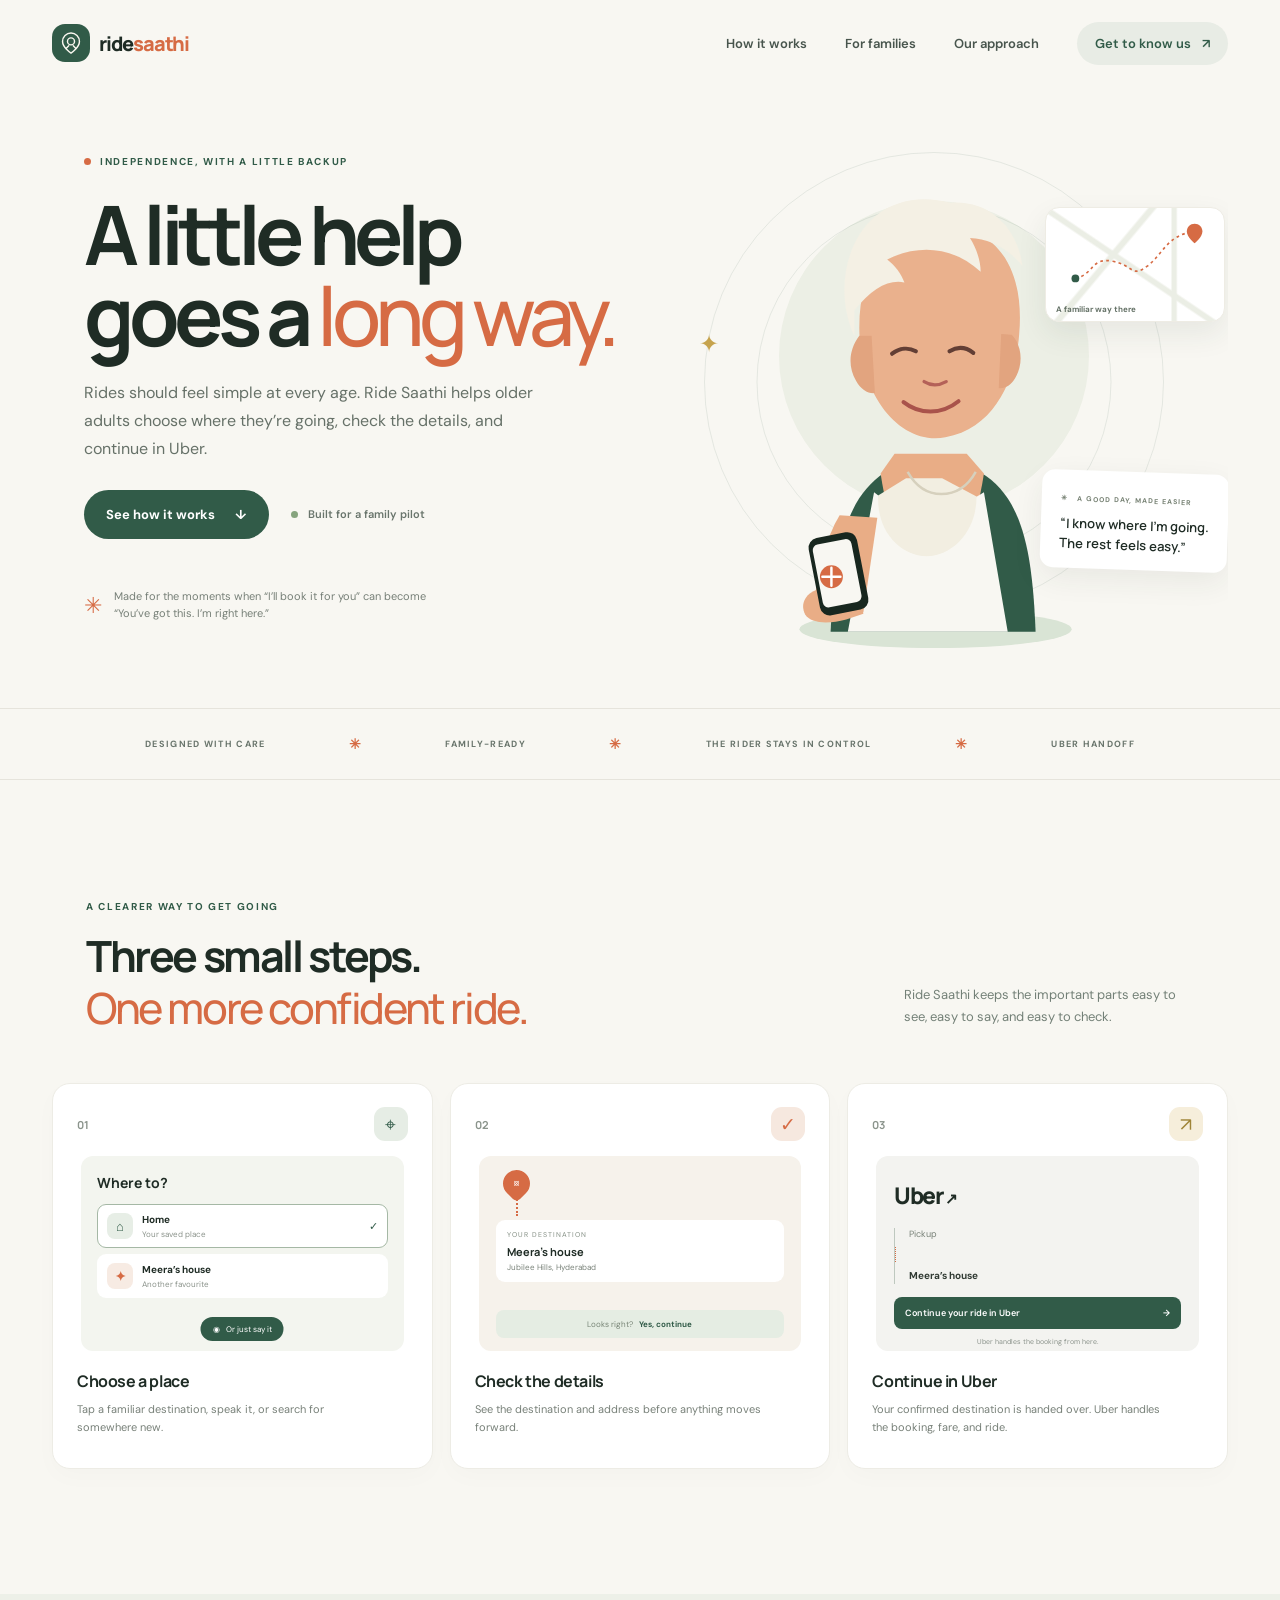
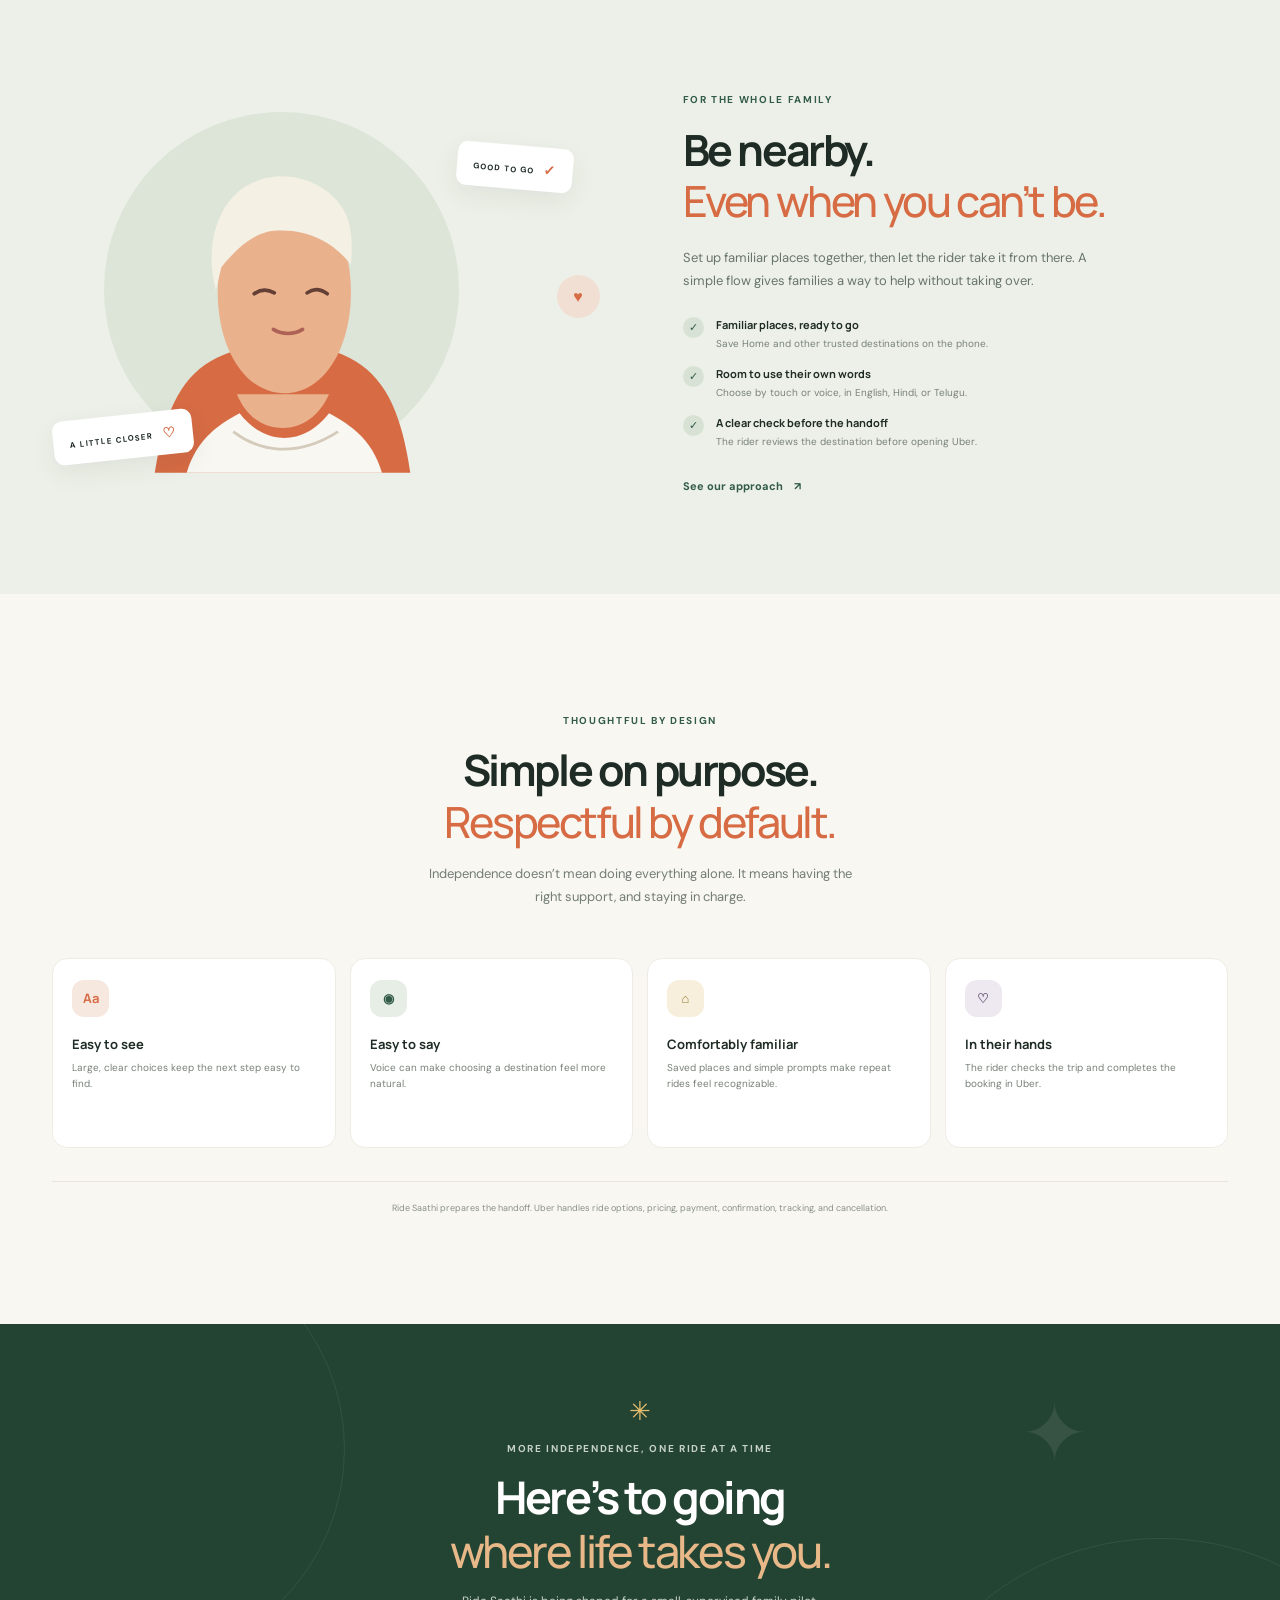
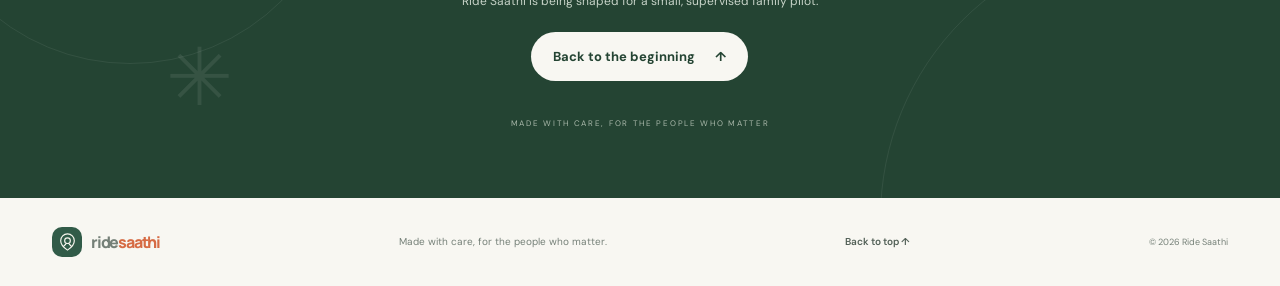
==== website/index.html @ a99631ea "feat: add showcase site and organize Android project" ====
<!doctype html>
<html lang="en">
  <head>
    <meta charset="utf-8" />
    <meta name="viewport" content="width=device-width, initial-scale=1" />
    <meta name="theme-color" content="#f8f7f2" />
    <meta name="description" content="Ride Saathi helps older adults choose a destination, confirm the details, and continue their ride in Uber—with a little help from family when they need it." />
    <title>Ride Saathi — A little help goes a long way</title>
    <link rel="preconnect" href="https://fonts.googleapis.com" />
    <link rel="preconnect" href="https://fonts.gstatic.com" crossorigin />
    <link href="https://fonts.googleapis.com/css2?family=DM+Sans:wght@400;500;600;700&family=Manrope:wght@400;500;600;700;800&display=swap" rel="stylesheet" />
    <link rel="stylesheet" href="styles.css" />
    <script src="script.js" defer></script>
  </head>
  <body>
    <header class="site-header">
      <a class="brand" href="#top" aria-label="Ride Saathi home">
        <span class="brand-mark" aria-hidden="true"><svg viewBox="0 0 40 40"><path d="M20 4.5c-7.2 0-13 5.8-13 13 0 9.2 13 18 13 18s13-8.8 13-18c0-7.2-5.8-13-13-13Z"/><circle cx="20" cy="17.5" r="5.4"/><path d="m12.4 28.4 4.1-4.1m11.1 4.1-4.1-4.1"/></svg></span>
        <span class="brand-name">ride<span>saathi</span></span>
      </a>
      <button class="menu-toggle" aria-label="Open menu" aria-expanded="false"><span></span><span></span></button>
      <nav class="main-nav" aria-label="Main navigation">
        <a href="#how-it-works">How it works</a>
        <a href="#made-for-family">For families</a>
        <a href="#built-with-care">Our approach</a>
        <a class="nav-cta" href="#get-started">Get to know us <span aria-hidden="true">↗</span></a>
      </nav>
    </header>

    <main id="top">
      <section class="hero section-shell">
        <div class="hero-copy">
          <div class="eyebrow"><span class="eyebrow-dot"></span> INDEPENDENCE, WITH A LITTLE BACKUP</div>
          <h1>A little help<br />goes a <em>long way.</em></h1>
          <p class="hero-intro">Rides should feel simple at every age. Ride Saathi helps older adults choose where they’re going, check the details, and continue in Uber.</p>
          <div class="hero-actions">
            <a class="button button-dark" href="#how-it-works">See how it works <span aria-hidden="true">↓</span></a>
            <span class="availability"><span class="availability-dot"></span> Built for a family pilot</span>
          </div>
          <div class="hero-note"><span class="note-icon">✳</span><span>Made for the moments when “I’ll book it for you” can become<br class="desktop-only" /> “You’ve got this. I’m right here.”</span></div>
        </div>

        <div class="hero-art" aria-label="Illustration of an older woman using Ride Saathi on her phone">
          <div class="sun-orbit orbit-one"></div><div class="sun-orbit orbit-two"></div>
          <div class="hero-sparkle sparkle-a">✳</div><div class="hero-sparkle sparkle-b">✦</div>
          <div class="hero-person">
            <svg viewBox="0 0 500 570" role="img" aria-label="A smiling older woman holding a phone">
              <ellipse cx="258" cy="532" rx="166" ry="23" fill="#d9e4d5"/>
              <path d="M130 535c5-102 19-163 66-194h117c52 31 63 98 67 194H130Z" fill="#315b48"/>
              <path d="M191 342c8 52 17 88 64 99 44-8 54-49 62-99l-21-24h-88l-17 24Z" fill="#e9ad86"/>
              <path d="M165 164c0-79 39-124 101-124 67 0 101 53 94 132-4 54-29 115-90 126-55 10-105-50-105-134Z" fill="#eab18d"/>
              <path d="M159 174c-23-48-13-114 26-146 24-20 58-25 91-16 51-4 83 35 88 77-18-22-40-33-64-34 8 13 13 28 13 41-34-31-76-34-114-15 10 8 17 17 21 28-20-4-40 8-61 34v31Z" fill="#f4f0e4"/>
              <path d="M165 174c-13 17-14 38-4 55 6 11 15 16 23 15l-4-70-15 0Zm186-1c13 14 14 36 4 53-5 9-13 13-20 12l3-66 13 1Z" fill="#e2a47f"/>
              <path d="M205 196c9-7 20-8 29-3m41 0c10-6 20-5 29 2" fill="none" stroke="#633f35" stroke-width="5" stroke-linecap="round"/>
              <path d="M244 230c8 5 18 5 27 0" fill="none" stroke="#b46158" stroke-width="4" stroke-linecap="round"/>
              <path d="M219 255c19 15 46 16 67-1" fill="none" stroke="#a9534b" stroke-width="5" stroke-linecap="round"/>
              <path d="M183 365c28 24 86 32 134 0l29 170H151l32-170Z" fill="#f8f7f2"/>
              <path d="M141 393c-17 28-27 68-31 108 18 9 39 12 60 10l17-115-46-3Z" fill="#e9ad86"/>
              <path d="M118 483c-18 3-26 18-19 31 7 11 28 12 50 6l21-7-4-28-48-2Z" fill="#e9ad86"/>
              <rect x="101" y="423" width="60" height="96" rx="12" transform="rotate(-11 101 423)" fill="#18271f"/>
              <rect x="107" y="430" width="48" height="78" rx="7" transform="rotate(-11 107 430)" fill="#f8f7f2"/>
              <circle cx="131" cy="468" r="14" fill="#d66b44"/>
              <path d="M120 468h22m-11-11v22" stroke="#fff" stroke-width="3" stroke-linecap="round"/>
              <path d="M188 369c-2 43 26 73 59 74 33-1 61-31 61-73l-42-22h-44l-34 21Z" fill="#f2eee1"/>
              <path d="M224 340c10 18 24 27 41 27s32-9 42-27" fill="none" stroke="#d6d0bd" stroke-width="3"/>
            </svg>
          </div>
          <div class="map-card"><div class="map-grid"></div><svg class="route-map" viewBox="0 0 250 140"><path d="M18 112C52 105 45 74 84 81s34 31 63 9 36-57 85-62" fill="none" stroke="#d66b44" stroke-width="3" stroke-dasharray="5 6"/><circle cx="18" cy="112" r="7" fill="#315b48"/><circle cx="232" cy="28" r="8" fill="#d66b44"/><path d="M232 14c-8 0-14 6-14 14 0 10 14 21 14 21s14-11 14-21c0-8-6-14-14-14Z" fill="#d66b44"/></svg><span class="map-caption">A familiar way there</span></div>
          <div class="quote-card"><span class="quote-stars">✳ &nbsp; A GOOD DAY, MADE EASIER</span><p>“I know where I’m going.<br />The rest feels easy.”</p></div>
        </div>
      </section>

      <section class="trust-strip" aria-label="Product highlights">
        <div class="trust-inner"><span>DESIGNED WITH CARE</span><i>✳</i><span>FAMILY-READY</span><i>✳</i><span>THE RIDER STAYS IN CONTROL</span><i>✳</i><span>UBER HANDOFF</span></div>
      </section>

      <section class="how-section section-shell" id="how-it-works">
        <div class="section-heading"><div><div class="eyebrow">A CLEARER WAY TO GET GOING</div><h2>Three small steps.<br /><em>One more confident ride.</em></h2></div><p>Ride Saathi keeps the important parts easy to see, easy to say, and easy to check.</p></div>
        <div class="steps-grid">
          <article class="step-card"><div class="step-top"><span class="step-number">01</span><span class="step-icon icon-green">⌖</span></div><div class="step-visual visual-places"><span class="visual-label">Where to?</span><div class="place-option selected"><b class="place-dot dot-home">⌂</b><span><strong>Home</strong><small>Your saved place</small></span><span class="checkmark">✓</span></div><div class="place-option"><b class="place-dot dot-orange">✦</b><span><strong>Meera’s house</strong><small>Another favourite</small></span></div><div class="voice-pill">◉ &nbsp; Or just say it</div></div><h3>Choose a place</h3><p>Tap a familiar destination, speak it, or search for somewhere new.</p></article>
          <article class="step-card"><div class="step-top"><span class="step-number">02</span><span class="step-icon icon-peach">✓</span></div><div class="step-visual visual-confirm"><div class="confirm-pin">⌖</div><span class="confirm-line"></span><div class="confirm-address"><small>YOUR DESTINATION</small><strong>Meera’s house</strong><span>Jubilee Hills, Hyderabad</span></div><div class="confirm-ok">Looks right? &nbsp; <b>Yes, continue</b></div></div><h3>Check the details</h3><p>See the destination and address before anything moves forward.</p></article>
          <article class="step-card"><div class="step-top"><span class="step-number">03</span><span class="step-icon icon-yellow">↗</span></div><div class="step-visual visual-handoff"><div class="uber-word">Uber<span>↗</span></div><div class="handoff-route"><span>Pickup</span><i></i><b>Meera’s house</b></div><div class="handoff-pill">Continue your ride in Uber <span>→</span></div><small class="uber-note">Uber handles the booking from here.</small></div><h3>Continue in Uber</h3><p>Your confirmed destination is handed over. Uber handles the booking, fare, and ride.</p></article>
        </div>
      </section>

      <section class="family-section" id="made-for-family"><div class="family-inner section-shell"><div class="family-art"><div class="family-circle"></div><div class="family-sticker sticker-one">GOOD TO GO <span>✓</span></div><div class="family-sticker sticker-two">A LITTLE CLOSER <span>♡</span></div><div class="family-illustration"><svg viewBox="0 0 400 410" aria-hidden="true"><path d="M60 370c12-75 33-120 93-135h96c60 16 80 62 91 135H60Z" fill="#d66b44"/><path d="M129 172c0-61 29-101 73-101s73 39 73 101c0 64-31 111-73 111s-73-47-73-111Z" fill="#eab18d"/><path d="M127 170c-12-43-1-93 33-114 38-23 91-7 109 30 7 14 8 37 6 56-21-27-51-40-85-37-19 2-38 16-57 40l-6 25Z" fill="#f4f0e4"/><path d="M169 174c7-5 15-5 22-1m36 0c7-5 15-4 22 1" stroke="#633f35" stroke-width="4" fill="none" stroke-linecap="round"/><path d="M190 213c10 6 22 6 32 0" stroke="#ad6255" stroke-width="4" fill="none" stroke-linecap="round"/><path d="M150 284c10 24 28 37 50 37s40-13 51-37" fill="#eab18d"/><path d="M153 305c-34 18-49 36-58 65h214c-9-29-24-47-58-65-14 18-31 27-49 27s-35-9-49-27Z" fill="#f8f7f2"/><path d="M146 325c27 21 68 30 115 0" stroke="#d4cbbb" stroke-width="3" fill="none"/></svg></div><div class="floating-heart">♥</div></div><div class="family-copy"><div class="eyebrow">FOR THE WHOLE FAMILY</div><h2>Be nearby.<br /><em>Even when you can’t be.</em></h2><p>Set up familiar places together, then let the rider take it from there. A simple flow gives families a way to help without taking over.</p><ul class="family-list"><li><span>✓</span><div><strong>Familiar places, ready to go</strong><small>Save Home and other trusted destinations on the phone.</small></div></li><li><span>✓</span><div><strong>Room to use their own words</strong><small>Choose by touch or voice, in English, Hindi, or Telugu.</small></div></li><li><span>✓</span><div><strong>A clear check before the handoff</strong><small>The rider reviews the destination before opening Uber.</small></div></li></ul><a class="text-link" href="#get-started">See our approach <span>↗</span></a></div></div></section>

      <section class="care-section section-shell" id="built-with-care"><div class="care-heading"><div class="eyebrow">THOUGHTFUL BY DESIGN</div><h2>Simple on purpose.<br /><em>Respectful by default.</em></h2><p>Independence doesn’t mean doing everything alone. It means having the right support, and staying in charge.</p></div><div class="care-cards"><article><span class="care-icon care-icon-peach">Aa</span><h3>Easy to see</h3><p>Large, clear choices keep the next step easy to find.</p></article><article><span class="care-icon care-icon-green">◉</span><h3>Easy to say</h3><p>Voice can make choosing a destination feel more natural.</p></article><article><span class="care-icon care-icon-yellow">⌂</span><h3>Comfortably familiar</h3><p>Saved places and simple prompts make repeat rides feel recognizable.</p></article><article><span class="care-icon care-icon-lilac">♡</span><h3>In their hands</h3><p>The rider checks the trip and completes the booking in Uber.</p></article></div><div class="care-footnote">Ride Saathi prepares the handoff. Uber handles ride options, pricing, payment, confirmation, tracking, and cancellation.</div></section>

      <section class="closing-section" id="get-started"><div class="closing-orb orb-left"></div><div class="closing-orb orb-right"></div><div class="closing-content"><span class="closing-star">✳</span><div class="eyebrow">MORE INDEPENDENCE, ONE RIDE AT A TIME</div><h2>Here’s to going<br /><em>where life takes you.</em></h2><p>Ride Saathi is being shaped for a small, supervised family pilot.</p><a class="button button-light" href="#top">Back to the beginning <span>↑</span></a><span class="closing-foot">MADE WITH CARE, FOR THE PEOPLE WHO MATTER</span></div></section>
    </main>
    <footer class="site-footer"><a class="brand footer-brand" href="#top"><span class="brand-mark"><svg viewBox="0 0 40 40"><path d="M20 4.5c-7.2 0-13 5.8-13 13 0 9.2 13 18 13 18s13-8.8 13-18c0-7.2-5.8-13-13-13Z"/><circle cx="20" cy="17.5" r="5.4"/><path d="m12.4 28.4 4.1-4.1m11.1 4.1-4.1-4.1"/></svg></span><span class="brand-name">ride<span>saathi</span></span></a><span>Made with care, for the people who matter.</span><a href="#top">Back to top ↑</a><small>© <span id="year"></span> Ride Saathi</small></footer>
  </body>
</html>
---- website/styles.css ----
:root{--paper:#f8f7f2;--ink:#1f2c25;--green:#315b48;--green-dark:#244433;--orange:#d66b44;--peach:#f2ded1;--yellow:#f1d899;--muted:#6f776f;--line:#e6e4dc;--heading:'Manrope',sans-serif;--body:'DM Sans',sans-serif}*{box-sizing:border-box}html{scroll-behavior:smooth;scroll-padding-top:90px}body{margin:0;background:var(--paper);color:var(--ink);font-family:var(--body);-webkit-font-smoothing:antialiased}a{color:inherit;text-decoration:none}.site-header{height:86px;max-width:1240px;padding:0 32px;margin:auto;display:flex;align-items:center;justify-content:space-between;position:relative;z-index:5}.brand{display:inline-flex;align-items:center;gap:9px}.brand-mark{width:38px;height:38px;background:var(--green);border-radius:13px;display:grid;place-items:center}.brand-mark svg{width:26px;height:26px;fill:none;stroke:#f9f7ef;stroke-width:2.2;stroke-linecap:round;stroke-linejoin:round}.brand-name{font:800 20px var(--heading);letter-spacing:-1.2px}.brand-name span{color:var(--orange)}.main-nav{display:flex;align-items:center;gap:38px;font-size:13px;font-weight:600;color:#48554d}.main-nav>a:not(.nav-cta):hover,.text-link:hover{color:var(--orange)}.nav-cta{background:#e8ece5;padding:13px 18px;border-radius:99px;color:var(--green)}.nav-cta span{margin-left:8px}.menu-toggle{display:none}.section-shell{max-width:1240px;margin:0 auto;padding-left:32px;padding-right:32px}.hero{min-height:620px;display:grid;grid-template-columns:1fr 1fr;align-items:center;padding-top:26px;padding-bottom:56px}.hero-copy{position:relative;z-index:2;padding:14px 0 0 32px}.eyebrow{font-size:10px;letter-spacing:1.65px;font-weight:700;color:var(--green);display:flex;align-items:center;gap:9px}.eyebrow-dot{width:7px;height:7px;border-radius:50%;background:var(--orange)}h1,h2,h3,p{margin-top:0}.hero h1{font:700 clamp(56px,6.5vw,82px)/.99 var(--heading);letter-spacing:-5.8px;margin:26px 0 22px}.hero h1 em,.section-heading h2 em,.family-copy h2 em,.care-heading h2 em,.closing-content h2 em{font-weight:500;color:var(--orange);font-style:normal}.hero-intro{font-size:16px;line-height:1.75;color:#667168;max-width:465px;margin:0 0 27px}.hero-actions{display:flex;align-items:center;gap:22px}.button{display:inline-flex;align-items:center;gap:20px;border-radius:99px;padding:16px 22px;font-size:13px;font-weight:700;transition:transform .2s,background .2s}.button:hover{transform:translateY(-2px)}.button-dark{background:var(--green);color:white}.button-dark:hover{background:var(--green-dark)}.availability{font-size:11px;color:#69756c;font-weight:600}.availability-dot{display:inline-block;width:7px;height:7px;background:#86a47e;border-radius:50%;margin-right:7px}.hero-note{display:flex;align-items:center;gap:12px;margin-top:49px;font-size:11px;line-height:1.6;color:#778078}.note-icon{color:var(--orange);font-size:22px}.hero-art{height:540px;position:relative;overflow:hidden}.sun-orbit{position:absolute;border:1px solid rgba(49,91,72,.1);border-radius:50%;left:50%;top:50%;transform:translate(-50%,-50%)}.orbit-one{width:460px;height:460px}.orbit-two{width:355px;height:355px}.hero-art:before{content:"";position:absolute;width:310px;height:310px;border-radius:50%;background:#ecefe5;top:89px;left:calc(50% - 155px)}.hero-person{position:absolute;width:410px;bottom:-8px;left:calc(50% - 210px);z-index:1}.hero-person svg{width:100%;display:block}.hero-sparkle{position:absolute;color:var(--orange);z-index:2}.sparkle-a{font-size:37px;right:13%;top:19%}.sparkle-b{font-size:24px;left:10%;top:40%;color:#c6a34d}.map-card{position:absolute;right:3px;top:95px;width:180px;height:115px;background:#fff;border:1px solid #eeece4;border-radius:14px;box-shadow:0 12px 30px #243a2b15;overflow:hidden;z-index:2;padding:8px}.map-grid{position:absolute;inset:0;background:linear-gradient(34deg,transparent 46%,#e7eadf 47%,#e7eadf 49%,transparent 50%),linear-gradient(130deg,transparent 37%,#e7eadf 38%,#e7eadf 40%,transparent 41%),linear-gradient(90deg,transparent 70%,#e7eadf 71%,#e7eadf 73%,transparent 74%);opacity:.8}.route-map{position:relative;width:100%;height:78px}.map-caption{position:absolute;bottom:7px;left:10px;font-size:8px;font-weight:700;color:#657267}.quote-card{position:absolute;z-index:2;bottom:82px;right:0;background:#fff;border-radius:13px;padding:15px 19px;box-shadow:0 10px 30px #243a2b13;transform:rotate(2deg)}.quote-stars{font-size:7px;letter-spacing:1px;color:#778274;font-weight:700}.quote-card p{font:600 13px/1.5 var(--heading);margin:8px 0 0}.trust-strip{border-top:1px solid var(--line);border-bottom:1px solid var(--line);overflow:hidden}.trust-inner{min-height:70px;max-width:1050px;margin:auto;padding:0 30px;display:flex;align-items:center;justify-content:space-between;color:#69756c;font-size:9px;letter-spacing:1.3px;font-weight:700}.trust-inner i{color:var(--orange);font-size:14px;font-style:normal}.how-section{padding-top:120px;padding-bottom:125px}.section-heading{display:flex;justify-content:space-between;align-items:end;margin:0 34px 50px}.section-heading h2,.family-copy h2,.care-heading h2,.closing-content h2{font:700 43px/1.2 var(--heading);letter-spacing:-2.4px;margin:17px 0 0}.section-heading>p{max-width:280px;margin:0 10px 5px 25px;font-size:13px;line-height:1.7;color:#738077}.steps-grid{display:grid;grid-template-columns:repeat(3,1fr);gap:17px}.step-card{min-height:386px;padding:23px 24px 26px;background:#fff;border:1px solid #edece5;border-radius:18px;box-shadow:0 8px 25px #28392e05}.step-top{display:flex;justify-content:space-between;align-items:center}.step-number{font:700 11px var(--heading);color:#8b948c}.step-icon{width:34px;height:34px;border-radius:11px;display:grid;place-items:center;font-size:19px}.icon-green{background:#e6ede5;color:var(--green)}.icon-peach{background:#f6e8df;color:var(--orange)}.icon-yellow{background:#f6eedb;color:#9f8437}.step-visual{height:195px;margin:15px 4px 19px;border-radius:12px;position:relative;overflow:hidden}.visual-places{background:#f3f5ef;padding:17px 16px}.visual-label{display:block;font:700 14px var(--heading);margin-bottom:12px}.place-option{display:flex;align-items:center;gap:9px;background:#fff;border:1px solid transparent;padding:8px 9px;border-radius:9px;margin-bottom:6px}.place-option.selected{border-color:#a5b8a5}.place-dot{font-style:normal;width:26px;height:26px;border-radius:8px;display:grid;place-items:center;font-size:13px}.dot-home{color:var(--green);background:#e7eee6}.dot-orange{color:var(--orange);background:#f7ebe3}.place-option strong,.place-option small{display:block}.place-option strong{font-size:10px}.place-option small{font-size:8px;color:#8b938b;margin-top:3px}.checkmark{margin-left:auto;color:var(--green);font-size:11px}.voice-pill{position:absolute;bottom:10px;left:50%;transform:translateX(-50%);white-space:nowrap;background:var(--green);color:white;border-radius:99px;padding:7px 12px;font-size:8px}.visual-confirm{background:#f6f2eb;padding:19px 17px}.confirm-pin{position:absolute;top:14px;left:24px;width:27px;height:27px;background:var(--orange);color:white;border-radius:50% 50% 50% 5px;transform:rotate(-45deg);display:grid;place-items:center;font-size:13px}.confirm-line{position:absolute;top:40px;left:37px;height:20px;border-left:2px dotted var(--orange)}.confirm-address{position:absolute;top:64px;left:17px;right:17px;background:#fff;border-radius:9px;padding:10px 11px}.confirm-address small,.confirm-address strong,.confirm-address span{display:block}.confirm-address small{color:#859085;font-size:7px;letter-spacing:1px}.confirm-address strong{font:700 11px var(--heading);margin:5px 0 3px}.confirm-address span{font-size:8px;color:#7a837a}.confirm-ok{position:absolute;left:17px;right:17px;bottom:13px;border-radius:8px;background:#e5ede3;padding:9px;text-align:center;font-size:8px;color:#778475}.confirm-ok b{color:var(--green);font-weight:700}.visual-handoff{background:#f3f3f0;padding:23px 18px}.uber-word{font:800 23px var(--heading);letter-spacing:-1.5px}.uber-word span{font-size:15px;margin-left:3px}.handoff-route{margin-top:17px;border-left:1px solid #bec8bf;padding:0 0 2px 14px;display:flex;flex-direction:column;gap:7px;font-size:9px;color:#778077}.handoff-route b{font-size:10px;color:#303a33}.handoff-route i{height:15px;border-left:1px dotted var(--orange);margin-left:-14px}.handoff-pill{margin-top:13px;background:var(--green);color:white;border-radius:8px;padding:10px 11px;font-size:9px;font-weight:600;display:flex;justify-content:space-between}.uber-note{display:block;text-align:center;color:#8b938b;font-size:7px;margin-top:8px}.step-card h3{font:700 16px var(--heading);letter-spacing:-.4px;margin:0 0 8px}.step-card>p{font-size:11px;line-height:1.65;color:#788179;margin:0;max-width:290px}.family-section{background:#edf0e8;overflow:hidden}.family-inner{min-height:600px;display:grid;grid-template-columns:1fr 1fr;align-items:center;gap:65px;padding-top:74px;padding-bottom:75px}.family-art{height:440px;position:relative}.family-circle{position:absolute;width:355px;height:355px;border-radius:50%;background:#dce5d7;top:38px;left:52px}.family-illustration{position:absolute;width:365px;bottom:0;left:48px}.family-sticker{position:absolute;z-index:2;background:#fff;box-shadow:0 9px 26px #22372a12;padding:13px 16px;border-radius:10px;font-size:8px;letter-spacing:1px;font-weight:700}.family-sticker span{color:var(--orange);font-size:14px;margin-left:7px}.sticker-one{top:71px;right:35px;transform:rotate(5deg)}.sticker-two{bottom:55px;left:1px;transform:rotate(-6deg)}.floating-heart{position:absolute;top:201px;right:8px;background:#f1dfd3;color:var(--orange);border-radius:50%;width:43px;height:43px;display:grid;place-items:center}.family-copy{padding:0 25px 0 10px}.family-copy h2{margin-top:18px}.family-copy>p{max-width:435px;color:#68756c;font-size:13px;line-height:1.8;margin:19px 0 24px}.family-list{list-style:none;padding:0;margin:0 0 25px}.family-list li{display:flex;gap:12px;align-items:flex-start;margin:15px 0}.family-list>li>span{width:21px;height:21px;border-radius:50%;background:#d7e2d4;color:var(--green);font-size:11px;display:grid;place-items:center;flex:none}.family-list strong,.family-list small{display:block}.family-list strong{font:700 11px var(--heading)}.family-list small{font-size:10px;color:#788279;margin-top:4px;line-height:1.5}.text-link{font-size:11px;font-weight:700;color:var(--green)}.text-link span{margin-left:8px}.care-section{padding-top:120px;padding-bottom:110px}.care-heading{text-align:center;max-width:570px;margin:0 auto 49px}.care-heading .eyebrow{justify-content:center}.care-heading h2{margin-top:17px}.care-heading>p{font-size:13px;line-height:1.75;color:#737d75;max-width:440px;margin:16px auto 0}.care-cards{display:grid;grid-template-columns:repeat(4,1fr);gap:14px}.care-cards article{background:#fff;border:1px solid #eeece5;border-radius:15px;min-height:190px;padding:21px 19px}.care-icon{display:grid;place-items:center;width:37px;height:37px;border-radius:12px;font:700 13px var(--heading)}.care-icon-peach{background:#f7e8df;color:var(--orange)}.care-icon-green{background:#e7eee5;color:var(--green)}.care-icon-yellow{background:#f7efdb;color:#967b32}.care-icon-lilac{background:#eee9f1;color:#766481}.care-cards h3{font:700 13px var(--heading);margin:18px 0 7px}.care-cards p{font-size:10px;line-height:1.65;color:#788179;margin:0}.care-footnote{text-align:center;border-top:1px solid var(--line);margin-top:33px;padding-top:20px;font-size:9px;color:#899087}.closing-section{position:relative;overflow:hidden;min-height:400px;background:var(--green-dark);color:white;display:grid;place-items:center;text-align:center;padding:70px 20px}.closing-content{position:relative;z-index:1}.closing-star{font-size:26px;color:#e4bc6d}.closing-content .eyebrow{color:#c6d2c5;justify-content:center;margin:14px 0}.closing-content h2{font-size:45px;color:white;margin:15px 0}.closing-content h2 em{color:#e8b889}.closing-content>p{color:#c7d3c8;font-size:12px;margin:14px 0 23px}.button-light{background:#f8f7f2;color:var(--green-dark)}.button-light:hover{background:white}.closing-foot{display:block;margin-top:37px;font-size:8px;letter-spacing:1.7px;color:#a9b8aa}.closing-orb{position:absolute;border:1px solid #ffffff12;border-radius:50%}.orb-left{width:430px;height:430px;left:-85px;top:-90px}.orb-right{width:560px;height:560px;right:-160px;bottom:-300px}.closing-section:before,.closing-section:after{position:absolute;color:#ffffff15;font-size:80px}.closing-section:before{content:'✳';left:13%;bottom:68px}.closing-section:after{content:'✦';right:15%;top:58px}.site-footer{max-width:1240px;margin:auto;min-height:88px;padding:15px 32px;display:flex;align-items:center;justify-content:space-between;color:#758078;font-size:10px}.footer-brand .brand-mark{width:30px;height:30px;border-radius:10px}.footer-brand .brand-mark svg{width:21px}.footer-brand .brand-name{font-size:16px}.site-footer>a:not(.brand){font-weight:600;color:#526057}.site-footer small{font-size:9px}
@media(max-width:900px){.hero-copy{padding-left:5px}.hero h1{font-size:67px}.hero-art{transform:scale(.9);transform-origin:center}.family-inner{gap:25px}.family-art{transform:scale(.88);transform-origin:center}.section-heading{margin-left:5px;margin-right:5px}.trust-inner{min-width:730px;position:relative;left:50%;transform:translateX(-50%)}.care-cards{grid-template-columns:repeat(2,1fr)}}
@media(max-width:650px){html{scroll-padding-top:70px}.site-header{height:70px;padding:0 20px}.brand-mark{width:34px;height:34px}.brand-name{font-size:18px}.menu-toggle{display:flex;border:0;background:#e8ece5;border-radius:50%;width:40px;height:40px;flex-direction:column;gap:5px;align-items:center;justify-content:center}.menu-toggle span{width:15px;height:1.5px;background:var(--green);transition:transform .2s}.menu-toggle[aria-expanded=true] span:first-child{transform:translateY(3.25px) rotate(45deg)}.menu-toggle[aria-expanded=true] span:last-child{transform:translateY(-3.25px) rotate(-45deg)}.main-nav{display:none;position:absolute;top:62px;left:15px;right:15px;background:#fff;border:1px solid var(--line);padding:15px;border-radius:15px;box-shadow:0 15px 35px #1f2c2517;flex-direction:column;align-items:stretch;gap:0}.main-nav.open{display:flex}.main-nav>a{padding:14px 12px}.nav-cta{margin-top:5px;text-align:center}.section-shell{padding-left:21px;padding-right:21px}.hero{display:flex;flex-direction:column;align-items:stretch;padding-top:47px;padding-bottom:34px;min-height:0}.hero-copy{padding:0}.eyebrow{font-size:9px;letter-spacing:1.35px}.hero h1{font-size:57px;letter-spacing:-4px;margin:22px 0 16px}.hero-intro{font-size:14px;line-height:1.7;max-width:390px}.hero-actions{gap:14px;flex-wrap:wrap}.button{padding:14px 18px;font-size:12px}.availability{font-size:10px}.hero-note{margin-top:27px;font-size:10px}.desktop-only{display:none}.hero-art{height:400px;transform:none;margin-top:15px;overflow:hidden}.hero-art:before{width:250px;height:250px;top:67px;left:calc(50% - 125px)}.orbit-one{width:370px;height:370px}.orbit-two{width:290px;height:290px}.hero-person{width:318px;left:calc(50% - 165px);bottom:-8px}.map-card{right:0;top:59px;transform:scale(.83);transform-origin:top right}.quote-card{right:0;bottom:38px;transform:scale(.88) rotate(2deg);transform-origin:bottom right}.sparkle-a{right:10%;top:17%;font-size:29px}.sparkle-b{left:7%;top:43%;font-size:19px}.trust-inner{min-height:60px;min-width:680px;font-size:8px}.how-section{padding-top:77px;padding-bottom:79px}.section-heading{display:block;margin:0 0 28px}.section-heading h2,.family-copy h2,.care-heading h2{font-size:34px;letter-spacing:-1.8px}.section-heading>p{margin:14px 0 0;font-size:12px;max-width:350px}.steps-grid{grid-template-columns:1fr;gap:12px}.step-card{min-height:0;padding:19px 20px 22px}.step-visual{height:185px;margin:13px 0 16px}.visual-places{max-width:330px}.step-card>p{font-size:11px}.family-inner{display:flex;flex-direction:column;gap:14px;padding-top:42px;padding-bottom:66px}.family-art{height:360px;width:100%;transform:none;max-width:410px}.family-circle{width:290px;height:290px;top:26px;left:calc(50% - 148px)}.family-illustration{width:300px;left:calc(50% - 155px);bottom:0}.sticker-one{top:49px;right:0}.sticker-two{bottom:41px;left:0}.floating-heart{right:1px;top:170px}.family-copy{padding:5px 0 0}.family-copy>p{font-size:12px}.family-list small{font-size:9px}.care-section{padding-top:78px;padding-bottom:72px}.care-heading{margin-bottom:30px}.care-heading>p{font-size:12px}.care-cards{grid-template-columns:repeat(2,1fr);gap:9px}.care-cards article{min-height:168px;padding:16px 13px}.care-cards h3{font-size:11px;margin-top:14px}.care-cards p{font-size:9px}.care-footnote{font-size:8px;line-height:1.6;margin-top:23px}.closing-section{min-height:380px;padding:57px 18px}.closing-content h2{font-size:37px;letter-spacing:-1.8px}.closing-content .eyebrow{font-size:8px}.closing-content>p{font-size:11px}.site-footer{padding:17px 20px;min-height:110px;display:grid;grid-template-columns:1fr auto;gap:10px}.site-footer>span{grid-column:1;grid-row:2;font-size:9px}.site-footer>a:not(.brand){grid-column:2;grid-row:1}.site-footer small{grid-column:2;grid-row:2;text-align:right}}
@media(prefers-reduced-motion:reduce){*,*::before,*::after{scroll-behavior:auto!important;transition:none!important}}
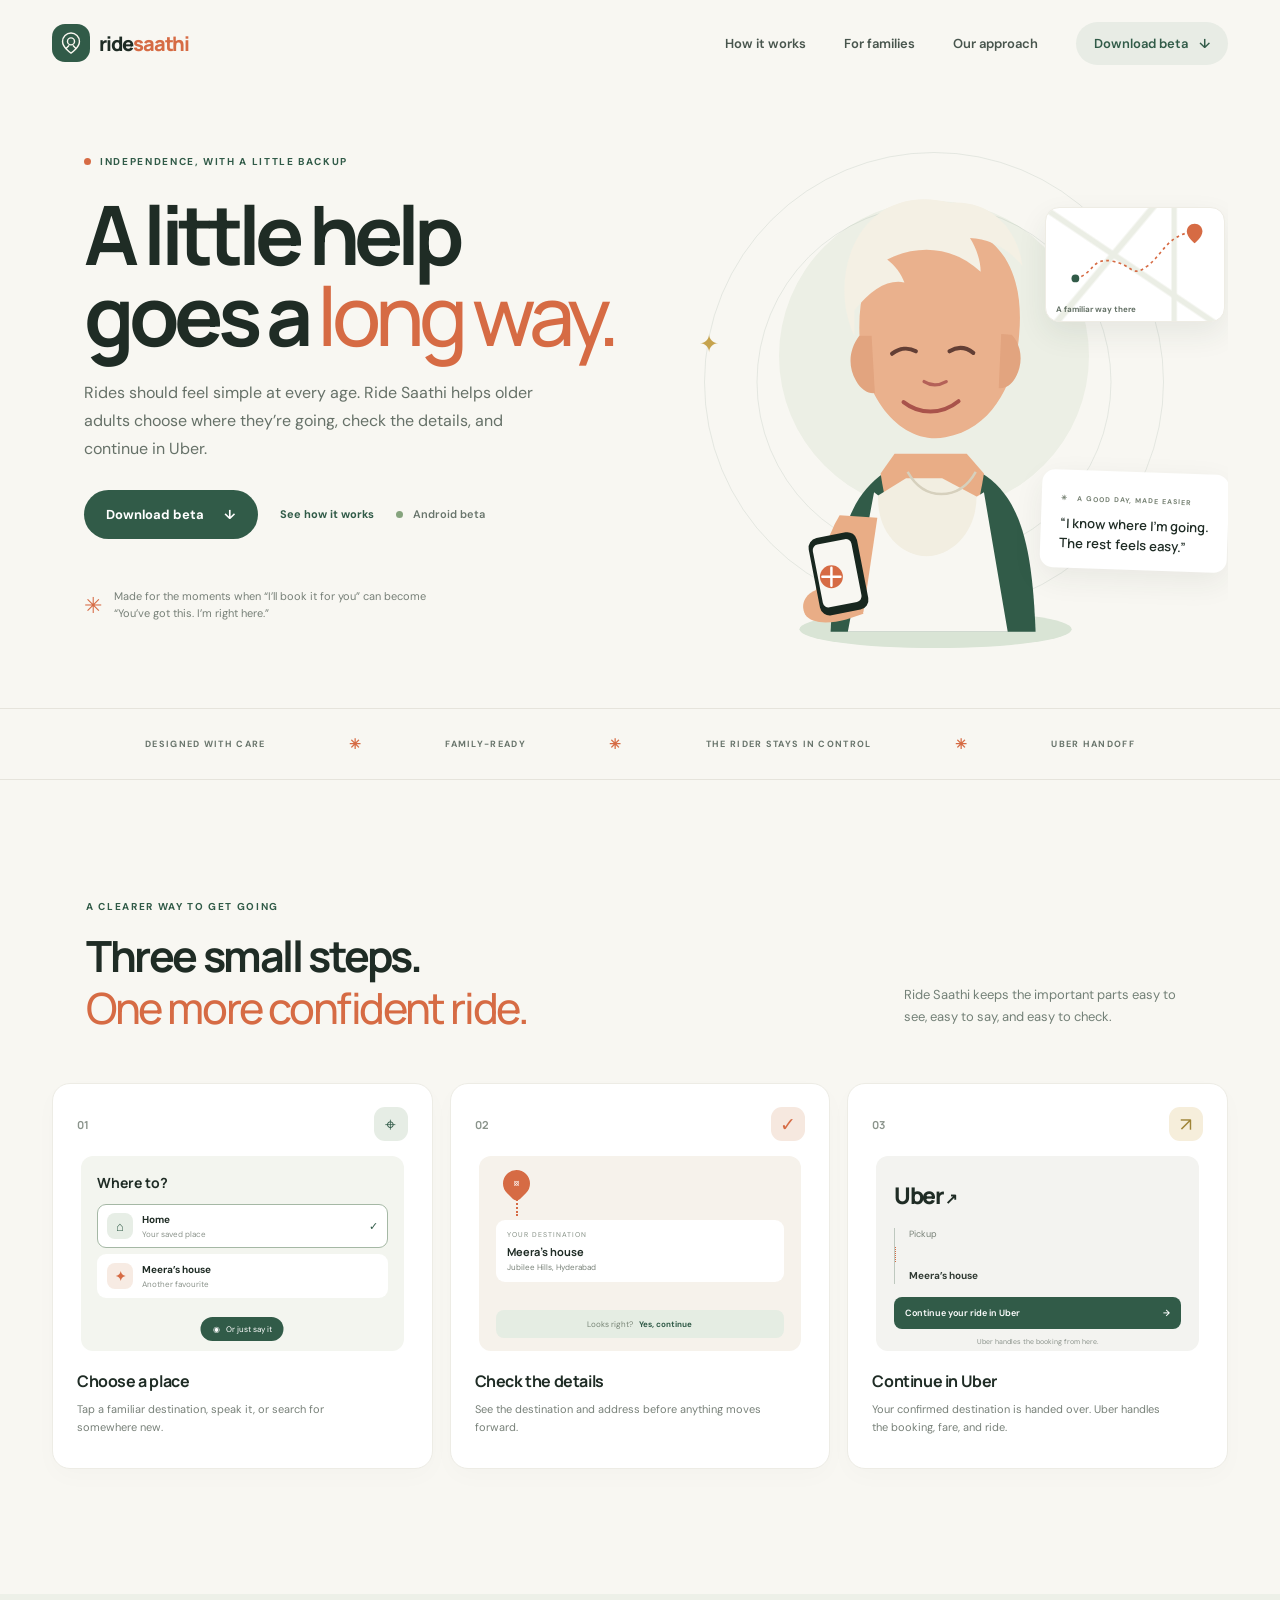
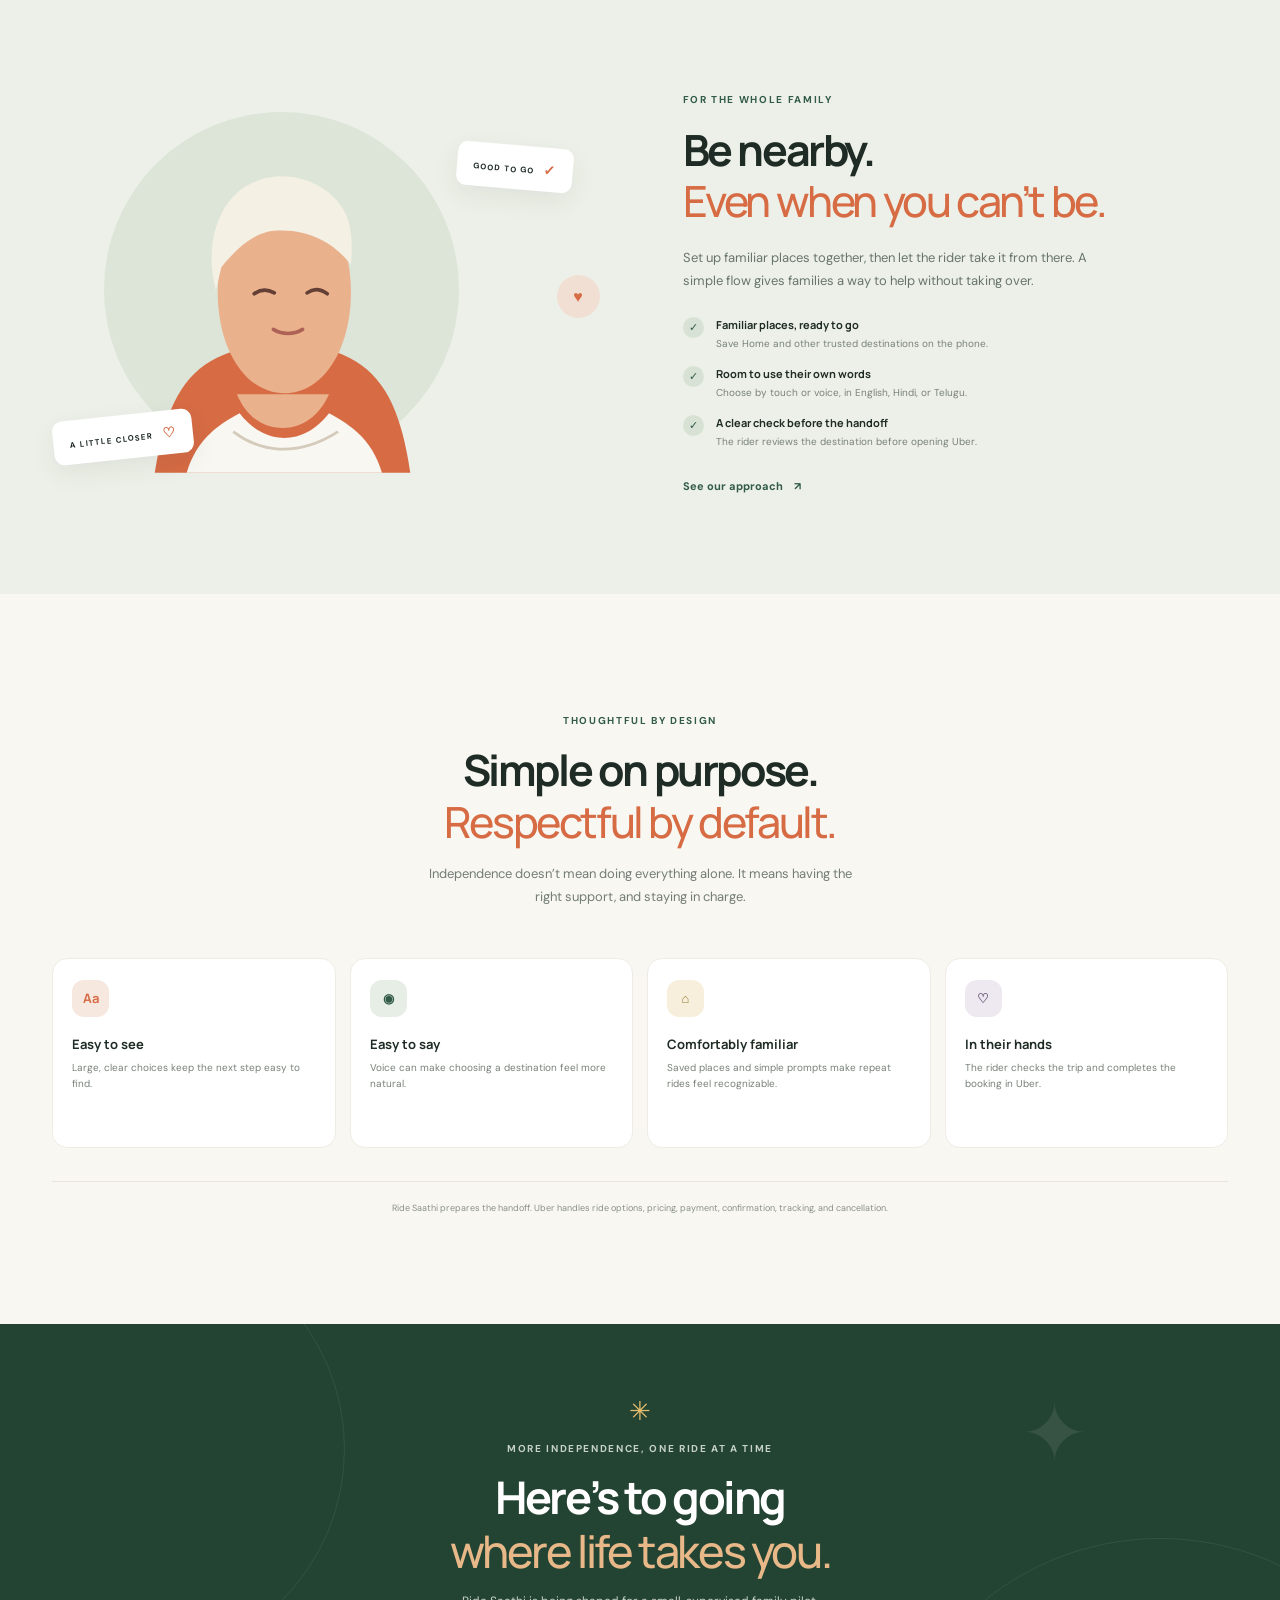
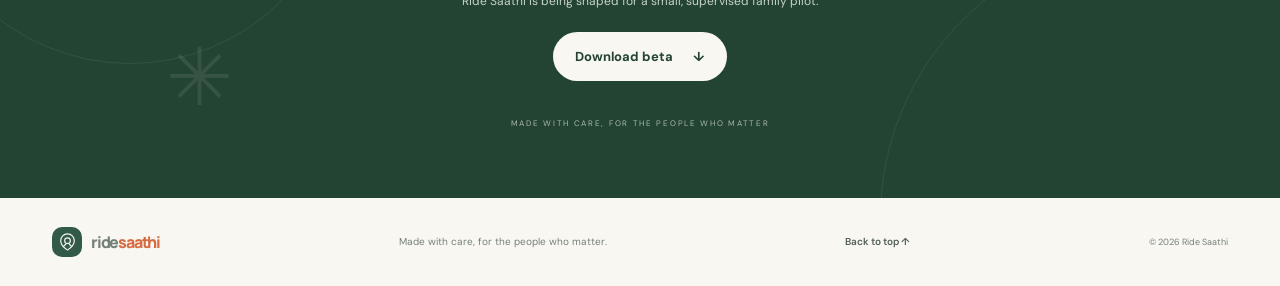
==== commit fb1f5f31: "feat: add download page for downloading beta release" ====
--- a/website/index.html
+++ b/website/index.html
@@ -4,91 +4,476 @@
     <meta charset="utf-8" />
     <meta name="viewport" content="width=device-width, initial-scale=1" />
     <meta name="theme-color" content="#f8f7f2" />
-    <meta name="description" content="Ride Saathi helps older adults choose a destination, confirm the details, and continue their ride in Uber—with a little help from family when they need it." />
+    <meta
+      name="description"
+      content="Ride Saathi helps older adults choose a destination, confirm the details, and continue their ride in Uber—with a little help from family when they need it."
+    />
     <title>Ride Saathi — A little help goes a long way</title>
     <link rel="preconnect" href="https://fonts.googleapis.com" />
     <link rel="preconnect" href="https://fonts.gstatic.com" crossorigin />
-    <link href="https://fonts.googleapis.com/css2?family=DM+Sans:wght@400;500;600;700&family=Manrope:wght@400;500;600;700;800&display=swap" rel="stylesheet" />
+    <link
+      href="https://fonts.googleapis.com/css2?family=DM+Sans:wght@400;500;600;700&family=Manrope:wght@400;500;600;700;800&display=swap"
+      rel="stylesheet"
+    />
     <link rel="stylesheet" href="styles.css" />
     <script src="script.js" defer></script>
   </head>
   <body>
     <header class="site-header">
       <a class="brand" href="#top" aria-label="Ride Saathi home">
-        <span class="brand-mark" aria-hidden="true"><svg viewBox="0 0 40 40"><path d="M20 4.5c-7.2 0-13 5.8-13 13 0 9.2 13 18 13 18s13-8.8 13-18c0-7.2-5.8-13-13-13Z"/><circle cx="20" cy="17.5" r="5.4"/><path d="m12.4 28.4 4.1-4.1m11.1 4.1-4.1-4.1"/></svg></span>
+        <span class="brand-mark" aria-hidden="true"
+          ><svg viewBox="0 0 40 40">
+            <path
+              d="M20 4.5c-7.2 0-13 5.8-13 13 0 9.2 13 18 13 18s13-8.8 13-18c0-7.2-5.8-13-13-13Z"
+            />
+            <circle cx="20" cy="17.5" r="5.4" />
+            <path d="m12.4 28.4 4.1-4.1m11.1 4.1-4.1-4.1" /></svg
+        ></span>
         <span class="brand-name">ride<span>saathi</span></span>
       </a>
-      <button class="menu-toggle" aria-label="Open menu" aria-expanded="false"><span></span><span></span></button>
+      <button class="menu-toggle" aria-label="Open menu" aria-expanded="false">
+        <span></span><span></span>
+      </button>
       <nav class="main-nav" aria-label="Main navigation">
         <a href="#how-it-works">How it works</a>
         <a href="#made-for-family">For families</a>
         <a href="#built-with-care">Our approach</a>
-        <a class="nav-cta" href="#get-started">Get to know us <span aria-hidden="true">↗</span></a>
+        <a class="nav-cta" href="download/"
+          >Download beta <span aria-hidden="true">↓</span></a
+        >
       </nav>
     </header>
 
     <main id="top">
       <section class="hero section-shell">
         <div class="hero-copy">
-          <div class="eyebrow"><span class="eyebrow-dot"></span> INDEPENDENCE, WITH A LITTLE BACKUP</div>
+          <div class="eyebrow">
+            <span class="eyebrow-dot"></span> INDEPENDENCE, WITH A LITTLE BACKUP
+          </div>
           <h1>A little help<br />goes a <em>long way.</em></h1>
-          <p class="hero-intro">Rides should feel simple at every age. Ride Saathi helps older adults choose where they’re going, check the details, and continue in Uber.</p>
+          <p class="hero-intro">
+            Rides should feel simple at every age. Ride Saathi helps older
+            adults choose where they’re going, check the details, and continue
+            in Uber.
+          </p>
           <div class="hero-actions">
-            <a class="button button-dark" href="#how-it-works">See how it works <span aria-hidden="true">↓</span></a>
-            <span class="availability"><span class="availability-dot"></span> Built for a family pilot</span>
-          </div>
-          <div class="hero-note"><span class="note-icon">✳</span><span>Made for the moments when “I’ll book it for you” can become<br class="desktop-only" /> “You’ve got this. I’m right here.”</span></div>
-        </div>
-
-        <div class="hero-art" aria-label="Illustration of an older woman using Ride Saathi on her phone">
-          <div class="sun-orbit orbit-one"></div><div class="sun-orbit orbit-two"></div>
-          <div class="hero-sparkle sparkle-a">✳</div><div class="hero-sparkle sparkle-b">✦</div>
+            <a class="button button-dark" href="download/"
+              >Download beta <span aria-hidden="true">↓</span></a
+            >
+            <a class="text-link" href="#how-it-works">See how it works</a>
+            <span class="availability"
+              ><span class="availability-dot"></span> Android beta</span
+            >
+          </div>
+          <div class="hero-note">
+            <span class="note-icon">✳</span
+            ><span
+              >Made for the moments when “I’ll book it for you” can become<br
+                class="desktop-only"
+              />
+              “You’ve got this. I’m right here.”</span
+            >
+          </div>
+        </div>
+
+        <div
+          class="hero-art"
+          aria-label="Illustration of an older woman using Ride Saathi on her phone"
+        >
+          <div class="sun-orbit orbit-one"></div>
+          <div class="sun-orbit orbit-two"></div>
+          <div class="hero-sparkle sparkle-a">✳</div>
+          <div class="hero-sparkle sparkle-b">✦</div>
           <div class="hero-person">
-            <svg viewBox="0 0 500 570" role="img" aria-label="A smiling older woman holding a phone">
-              <ellipse cx="258" cy="532" rx="166" ry="23" fill="#d9e4d5"/>
-              <path d="M130 535c5-102 19-163 66-194h117c52 31 63 98 67 194H130Z" fill="#315b48"/>
-              <path d="M191 342c8 52 17 88 64 99 44-8 54-49 62-99l-21-24h-88l-17 24Z" fill="#e9ad86"/>
-              <path d="M165 164c0-79 39-124 101-124 67 0 101 53 94 132-4 54-29 115-90 126-55 10-105-50-105-134Z" fill="#eab18d"/>
-              <path d="M159 174c-23-48-13-114 26-146 24-20 58-25 91-16 51-4 83 35 88 77-18-22-40-33-64-34 8 13 13 28 13 41-34-31-76-34-114-15 10 8 17 17 21 28-20-4-40 8-61 34v31Z" fill="#f4f0e4"/>
-              <path d="M165 174c-13 17-14 38-4 55 6 11 15 16 23 15l-4-70-15 0Zm186-1c13 14 14 36 4 53-5 9-13 13-20 12l3-66 13 1Z" fill="#e2a47f"/>
-              <path d="M205 196c9-7 20-8 29-3m41 0c10-6 20-5 29 2" fill="none" stroke="#633f35" stroke-width="5" stroke-linecap="round"/>
-              <path d="M244 230c8 5 18 5 27 0" fill="none" stroke="#b46158" stroke-width="4" stroke-linecap="round"/>
-              <path d="M219 255c19 15 46 16 67-1" fill="none" stroke="#a9534b" stroke-width="5" stroke-linecap="round"/>
-              <path d="M183 365c28 24 86 32 134 0l29 170H151l32-170Z" fill="#f8f7f2"/>
-              <path d="M141 393c-17 28-27 68-31 108 18 9 39 12 60 10l17-115-46-3Z" fill="#e9ad86"/>
-              <path d="M118 483c-18 3-26 18-19 31 7 11 28 12 50 6l21-7-4-28-48-2Z" fill="#e9ad86"/>
-              <rect x="101" y="423" width="60" height="96" rx="12" transform="rotate(-11 101 423)" fill="#18271f"/>
-              <rect x="107" y="430" width="48" height="78" rx="7" transform="rotate(-11 107 430)" fill="#f8f7f2"/>
-              <circle cx="131" cy="468" r="14" fill="#d66b44"/>
-              <path d="M120 468h22m-11-11v22" stroke="#fff" stroke-width="3" stroke-linecap="round"/>
-              <path d="M188 369c-2 43 26 73 59 74 33-1 61-31 61-73l-42-22h-44l-34 21Z" fill="#f2eee1"/>
-              <path d="M224 340c10 18 24 27 41 27s32-9 42-27" fill="none" stroke="#d6d0bd" stroke-width="3"/>
+            <svg
+              viewBox="0 0 500 570"
+              role="img"
+              aria-label="A smiling older woman holding a phone"
+            >
+              <ellipse cx="258" cy="532" rx="166" ry="23" fill="#d9e4d5" />
+              <path
+                d="M130 535c5-102 19-163 66-194h117c52 31 63 98 67 194H130Z"
+                fill="#315b48"
+              />
+              <path
+                d="M191 342c8 52 17 88 64 99 44-8 54-49 62-99l-21-24h-88l-17 24Z"
+                fill="#e9ad86"
+              />
+              <path
+                d="M165 164c0-79 39-124 101-124 67 0 101 53 94 132-4 54-29 115-90 126-55 10-105-50-105-134Z"
+                fill="#eab18d"
+              />
+              <path
+                d="M159 174c-23-48-13-114 26-146 24-20 58-25 91-16 51-4 83 35 88 77-18-22-40-33-64-34 8 13 13 28 13 41-34-31-76-34-114-15 10 8 17 17 21 28-20-4-40 8-61 34v31Z"
+                fill="#f4f0e4"
+              />
+              <path
+                d="M165 174c-13 17-14 38-4 55 6 11 15 16 23 15l-4-70-15 0Zm186-1c13 14 14 36 4 53-5 9-13 13-20 12l3-66 13 1Z"
+                fill="#e2a47f"
+              />
+              <path
+                d="M205 196c9-7 20-8 29-3m41 0c10-6 20-5 29 2"
+                fill="none"
+                stroke="#633f35"
+                stroke-width="5"
+                stroke-linecap="round"
+              />
+              <path
+                d="M244 230c8 5 18 5 27 0"
+                fill="none"
+                stroke="#b46158"
+                stroke-width="4"
+                stroke-linecap="round"
+              />
+              <path
+                d="M219 255c19 15 46 16 67-1"
+                fill="none"
+                stroke="#a9534b"
+                stroke-width="5"
+                stroke-linecap="round"
+              />
+              <path
+                d="M183 365c28 24 86 32 134 0l29 170H151l32-170Z"
+                fill="#f8f7f2"
+              />
+              <path
+                d="M141 393c-17 28-27 68-31 108 18 9 39 12 60 10l17-115-46-3Z"
+                fill="#e9ad86"
+              />
+              <path
+                d="M118 483c-18 3-26 18-19 31 7 11 28 12 50 6l21-7-4-28-48-2Z"
+                fill="#e9ad86"
+              />
+              <rect
+                x="101"
+                y="423"
+                width="60"
+                height="96"
+                rx="12"
+                transform="rotate(-11 101 423)"
+                fill="#18271f"
+              />
+              <rect
+                x="107"
+                y="430"
+                width="48"
+                height="78"
+                rx="7"
+                transform="rotate(-11 107 430)"
+                fill="#f8f7f2"
+              />
+              <circle cx="131" cy="468" r="14" fill="#d66b44" />
+              <path
+                d="M120 468h22m-11-11v22"
+                stroke="#fff"
+                stroke-width="3"
+                stroke-linecap="round"
+              />
+              <path
+                d="M188 369c-2 43 26 73 59 74 33-1 61-31 61-73l-42-22h-44l-34 21Z"
+                fill="#f2eee1"
+              />
+              <path
+                d="M224 340c10 18 24 27 41 27s32-9 42-27"
+                fill="none"
+                stroke="#d6d0bd"
+                stroke-width="3"
+              />
             </svg>
           </div>
-          <div class="map-card"><div class="map-grid"></div><svg class="route-map" viewBox="0 0 250 140"><path d="M18 112C52 105 45 74 84 81s34 31 63 9 36-57 85-62" fill="none" stroke="#d66b44" stroke-width="3" stroke-dasharray="5 6"/><circle cx="18" cy="112" r="7" fill="#315b48"/><circle cx="232" cy="28" r="8" fill="#d66b44"/><path d="M232 14c-8 0-14 6-14 14 0 10 14 21 14 21s14-11 14-21c0-8-6-14-14-14Z" fill="#d66b44"/></svg><span class="map-caption">A familiar way there</span></div>
-          <div class="quote-card"><span class="quote-stars">✳ &nbsp; A GOOD DAY, MADE EASIER</span><p>“I know where I’m going.<br />The rest feels easy.”</p></div>
+          <div class="map-card">
+            <div class="map-grid"></div>
+            <svg class="route-map" viewBox="0 0 250 140">
+              <path
+                d="M18 112C52 105 45 74 84 81s34 31 63 9 36-57 85-62"
+                fill="none"
+                stroke="#d66b44"
+                stroke-width="3"
+                stroke-dasharray="5 6"
+              />
+              <circle cx="18" cy="112" r="7" fill="#315b48" />
+              <circle cx="232" cy="28" r="8" fill="#d66b44" />
+              <path
+                d="M232 14c-8 0-14 6-14 14 0 10 14 21 14 21s14-11 14-21c0-8-6-14-14-14Z"
+                fill="#d66b44"
+              /></svg
+            ><span class="map-caption">A familiar way there</span>
+          </div>
+          <div class="quote-card">
+            <span class="quote-stars">✳ &nbsp; A GOOD DAY, MADE EASIER</span>
+            <p>“I know where I’m going.<br />The rest feels easy.”</p>
+          </div>
         </div>
       </section>
 
       <section class="trust-strip" aria-label="Product highlights">
-        <div class="trust-inner"><span>DESIGNED WITH CARE</span><i>✳</i><span>FAMILY-READY</span><i>✳</i><span>THE RIDER STAYS IN CONTROL</span><i>✳</i><span>UBER HANDOFF</span></div>
+        <div class="trust-inner">
+          <span>DESIGNED WITH CARE</span><i>✳</i><span>FAMILY-READY</span
+          ><i>✳</i><span>THE RIDER STAYS IN CONTROL</span><i>✳</i
+          ><span>UBER HANDOFF</span>
+        </div>
       </section>
 
       <section class="how-section section-shell" id="how-it-works">
-        <div class="section-heading"><div><div class="eyebrow">A CLEARER WAY TO GET GOING</div><h2>Three small steps.<br /><em>One more confident ride.</em></h2></div><p>Ride Saathi keeps the important parts easy to see, easy to say, and easy to check.</p></div>
+        <div class="section-heading">
+          <div>
+            <div class="eyebrow">A CLEARER WAY TO GET GOING</div>
+            <h2>Three small steps.<br /><em>One more confident ride.</em></h2>
+          </div>
+          <p>
+            Ride Saathi keeps the important parts easy to see, easy to say, and
+            easy to check.
+          </p>
+        </div>
         <div class="steps-grid">
-          <article class="step-card"><div class="step-top"><span class="step-number">01</span><span class="step-icon icon-green">⌖</span></div><div class="step-visual visual-places"><span class="visual-label">Where to?</span><div class="place-option selected"><b class="place-dot dot-home">⌂</b><span><strong>Home</strong><small>Your saved place</small></span><span class="checkmark">✓</span></div><div class="place-option"><b class="place-dot dot-orange">✦</b><span><strong>Meera’s house</strong><small>Another favourite</small></span></div><div class="voice-pill">◉ &nbsp; Or just say it</div></div><h3>Choose a place</h3><p>Tap a familiar destination, speak it, or search for somewhere new.</p></article>
-          <article class="step-card"><div class="step-top"><span class="step-number">02</span><span class="step-icon icon-peach">✓</span></div><div class="step-visual visual-confirm"><div class="confirm-pin">⌖</div><span class="confirm-line"></span><div class="confirm-address"><small>YOUR DESTINATION</small><strong>Meera’s house</strong><span>Jubilee Hills, Hyderabad</span></div><div class="confirm-ok">Looks right? &nbsp; <b>Yes, continue</b></div></div><h3>Check the details</h3><p>See the destination and address before anything moves forward.</p></article>
-          <article class="step-card"><div class="step-top"><span class="step-number">03</span><span class="step-icon icon-yellow">↗</span></div><div class="step-visual visual-handoff"><div class="uber-word">Uber<span>↗</span></div><div class="handoff-route"><span>Pickup</span><i></i><b>Meera’s house</b></div><div class="handoff-pill">Continue your ride in Uber <span>→</span></div><small class="uber-note">Uber handles the booking from here.</small></div><h3>Continue in Uber</h3><p>Your confirmed destination is handed over. Uber handles the booking, fare, and ride.</p></article>
-        </div>
-      </section>
-
-      <section class="family-section" id="made-for-family"><div class="family-inner section-shell"><div class="family-art"><div class="family-circle"></div><div class="family-sticker sticker-one">GOOD TO GO <span>✓</span></div><div class="family-sticker sticker-two">A LITTLE CLOSER <span>♡</span></div><div class="family-illustration"><svg viewBox="0 0 400 410" aria-hidden="true"><path d="M60 370c12-75 33-120 93-135h96c60 16 80 62 91 135H60Z" fill="#d66b44"/><path d="M129 172c0-61 29-101 73-101s73 39 73 101c0 64-31 111-73 111s-73-47-73-111Z" fill="#eab18d"/><path d="M127 170c-12-43-1-93 33-114 38-23 91-7 109 30 7 14 8 37 6 56-21-27-51-40-85-37-19 2-38 16-57 40l-6 25Z" fill="#f4f0e4"/><path d="M169 174c7-5 15-5 22-1m36 0c7-5 15-4 22 1" stroke="#633f35" stroke-width="4" fill="none" stroke-linecap="round"/><path d="M190 213c10 6 22 6 32 0" stroke="#ad6255" stroke-width="4" fill="none" stroke-linecap="round"/><path d="M150 284c10 24 28 37 50 37s40-13 51-37" fill="#eab18d"/><path d="M153 305c-34 18-49 36-58 65h214c-9-29-24-47-58-65-14 18-31 27-49 27s-35-9-49-27Z" fill="#f8f7f2"/><path d="M146 325c27 21 68 30 115 0" stroke="#d4cbbb" stroke-width="3" fill="none"/></svg></div><div class="floating-heart">♥</div></div><div class="family-copy"><div class="eyebrow">FOR THE WHOLE FAMILY</div><h2>Be nearby.<br /><em>Even when you can’t be.</em></h2><p>Set up familiar places together, then let the rider take it from there. A simple flow gives families a way to help without taking over.</p><ul class="family-list"><li><span>✓</span><div><strong>Familiar places, ready to go</strong><small>Save Home and other trusted destinations on the phone.</small></div></li><li><span>✓</span><div><strong>Room to use their own words</strong><small>Choose by touch or voice, in English, Hindi, or Telugu.</small></div></li><li><span>✓</span><div><strong>A clear check before the handoff</strong><small>The rider reviews the destination before opening Uber.</small></div></li></ul><a class="text-link" href="#get-started">See our approach <span>↗</span></a></div></div></section>
-
-      <section class="care-section section-shell" id="built-with-care"><div class="care-heading"><div class="eyebrow">THOUGHTFUL BY DESIGN</div><h2>Simple on purpose.<br /><em>Respectful by default.</em></h2><p>Independence doesn’t mean doing everything alone. It means having the right support, and staying in charge.</p></div><div class="care-cards"><article><span class="care-icon care-icon-peach">Aa</span><h3>Easy to see</h3><p>Large, clear choices keep the next step easy to find.</p></article><article><span class="care-icon care-icon-green">◉</span><h3>Easy to say</h3><p>Voice can make choosing a destination feel more natural.</p></article><article><span class="care-icon care-icon-yellow">⌂</span><h3>Comfortably familiar</h3><p>Saved places and simple prompts make repeat rides feel recognizable.</p></article><article><span class="care-icon care-icon-lilac">♡</span><h3>In their hands</h3><p>The rider checks the trip and completes the booking in Uber.</p></article></div><div class="care-footnote">Ride Saathi prepares the handoff. Uber handles ride options, pricing, payment, confirmation, tracking, and cancellation.</div></section>
-
-      <section class="closing-section" id="get-started"><div class="closing-orb orb-left"></div><div class="closing-orb orb-right"></div><div class="closing-content"><span class="closing-star">✳</span><div class="eyebrow">MORE INDEPENDENCE, ONE RIDE AT A TIME</div><h2>Here’s to going<br /><em>where life takes you.</em></h2><p>Ride Saathi is being shaped for a small, supervised family pilot.</p><a class="button button-light" href="#top">Back to the beginning <span>↑</span></a><span class="closing-foot">MADE WITH CARE, FOR THE PEOPLE WHO MATTER</span></div></section>
+          <article class="step-card">
+            <div class="step-top">
+              <span class="step-number">01</span
+              ><span class="step-icon icon-green">⌖</span>
+            </div>
+            <div class="step-visual visual-places">
+              <span class="visual-label">Where to?</span>
+              <div class="place-option selected">
+                <b class="place-dot dot-home">⌂</b
+                ><span
+                  ><strong>Home</strong><small>Your saved place</small></span
+                ><span class="checkmark">✓</span>
+              </div>
+              <div class="place-option">
+                <b class="place-dot dot-orange">✦</b
+                ><span
+                  ><strong>Meera’s house</strong
+                  ><small>Another favourite</small></span
+                >
+              </div>
+              <div class="voice-pill">◉ &nbsp; Or just say it</div>
+            </div>
+            <h3>Choose a place</h3>
+            <p>
+              Tap a familiar destination, speak it, or search for somewhere new.
+            </p>
+          </article>
+          <article class="step-card">
+            <div class="step-top">
+              <span class="step-number">02</span
+              ><span class="step-icon icon-peach">✓</span>
+            </div>
+            <div class="step-visual visual-confirm">
+              <div class="confirm-pin">⌖</div>
+              <span class="confirm-line"></span>
+              <div class="confirm-address">
+                <small>YOUR DESTINATION</small><strong>Meera’s house</strong
+                ><span>Jubilee Hills, Hyderabad</span>
+              </div>
+              <div class="confirm-ok">
+                Looks right? &nbsp; <b>Yes, continue</b>
+              </div>
+            </div>
+            <h3>Check the details</h3>
+            <p>
+              See the destination and address before anything moves forward.
+            </p>
+          </article>
+          <article class="step-card">
+            <div class="step-top">
+              <span class="step-number">03</span
+              ><span class="step-icon icon-yellow">↗</span>
+            </div>
+            <div class="step-visual visual-handoff">
+              <div class="uber-word">Uber<span>↗</span></div>
+              <div class="handoff-route">
+                <span>Pickup</span><i></i><b>Meera’s house</b>
+              </div>
+              <div class="handoff-pill">
+                Continue your ride in Uber <span>→</span>
+              </div>
+              <small class="uber-note"
+                >Uber handles the booking from here.</small
+              >
+            </div>
+            <h3>Continue in Uber</h3>
+            <p>
+              Your confirmed destination is handed over. Uber handles the
+              booking, fare, and ride.
+            </p>
+          </article>
+        </div>
+      </section>
+
+      <section class="family-section" id="made-for-family">
+        <div class="family-inner section-shell">
+          <div class="family-art">
+            <div class="family-circle"></div>
+            <div class="family-sticker sticker-one">
+              GOOD TO GO <span>✓</span>
+            </div>
+            <div class="family-sticker sticker-two">
+              A LITTLE CLOSER <span>♡</span>
+            </div>
+            <div class="family-illustration">
+              <svg viewBox="0 0 400 410" aria-hidden="true">
+                <path
+                  d="M60 370c12-75 33-120 93-135h96c60 16 80 62 91 135H60Z"
+                  fill="#d66b44"
+                />
+                <path
+                  d="M129 172c0-61 29-101 73-101s73 39 73 101c0 64-31 111-73 111s-73-47-73-111Z"
+                  fill="#eab18d"
+                />
+                <path
+                  d="M127 170c-12-43-1-93 33-114 38-23 91-7 109 30 7 14 8 37 6 56-21-27-51-40-85-37-19 2-38 16-57 40l-6 25Z"
+                  fill="#f4f0e4"
+                />
+                <path
+                  d="M169 174c7-5 15-5 22-1m36 0c7-5 15-4 22 1"
+                  stroke="#633f35"
+                  stroke-width="4"
+                  fill="none"
+                  stroke-linecap="round"
+                />
+                <path
+                  d="M190 213c10 6 22 6 32 0"
+                  stroke="#ad6255"
+                  stroke-width="4"
+                  fill="none"
+                  stroke-linecap="round"
+                />
+                <path
+                  d="M150 284c10 24 28 37 50 37s40-13 51-37"
+                  fill="#eab18d"
+                />
+                <path
+                  d="M153 305c-34 18-49 36-58 65h214c-9-29-24-47-58-65-14 18-31 27-49 27s-35-9-49-27Z"
+                  fill="#f8f7f2"
+                />
+                <path
+                  d="M146 325c27 21 68 30 115 0"
+                  stroke="#d4cbbb"
+                  stroke-width="3"
+                  fill="none"
+                />
+              </svg>
+            </div>
+            <div class="floating-heart">♥</div>
+          </div>
+          <div class="family-copy">
+            <div class="eyebrow">FOR THE WHOLE FAMILY</div>
+            <h2>Be nearby.<br /><em>Even when you can’t be.</em></h2>
+            <p>
+              Set up familiar places together, then let the rider take it from
+              there. A simple flow gives families a way to help without taking
+              over.
+            </p>
+            <ul class="family-list">
+              <li>
+                <span>✓</span>
+                <div>
+                  <strong>Familiar places, ready to go</strong
+                  ><small
+                    >Save Home and other trusted destinations on the
+                    phone.</small
+                  >
+                </div>
+              </li>
+              <li>
+                <span>✓</span>
+                <div>
+                  <strong>Room to use their own words</strong
+                  ><small
+                    >Choose by touch or voice, in English, Hindi, or
+                    Telugu.</small
+                  >
+                </div>
+              </li>
+              <li>
+                <span>✓</span>
+                <div>
+                  <strong>A clear check before the handoff</strong
+                  ><small
+                    >The rider reviews the destination before opening
+                    Uber.</small
+                  >
+                </div>
+              </li>
+            </ul>
+            <a class="text-link" href="#get-started"
+              >See our approach <span>↗</span></a
+            >
+          </div>
+        </div>
+      </section>
+
+      <section class="care-section section-shell" id="built-with-care">
+        <div class="care-heading">
+          <div class="eyebrow">THOUGHTFUL BY DESIGN</div>
+          <h2>Simple on purpose.<br /><em>Respectful by default.</em></h2>
+          <p>
+            Independence doesn’t mean doing everything alone. It means having
+            the right support, and staying in charge.
+          </p>
+        </div>
+        <div class="care-cards">
+          <article>
+            <span class="care-icon care-icon-peach">Aa</span>
+            <h3>Easy to see</h3>
+            <p>Large, clear choices keep the next step easy to find.</p>
+          </article>
+          <article>
+            <span class="care-icon care-icon-green">◉</span>
+            <h3>Easy to say</h3>
+            <p>Voice can make choosing a destination feel more natural.</p>
+          </article>
+          <article>
+            <span class="care-icon care-icon-yellow">⌂</span>
+            <h3>Comfortably familiar</h3>
+            <p>
+              Saved places and simple prompts make repeat rides feel
+              recognizable.
+            </p>
+          </article>
+          <article>
+            <span class="care-icon care-icon-lilac">♡</span>
+            <h3>In their hands</h3>
+            <p>The rider checks the trip and completes the booking in Uber.</p>
+          </article>
+        </div>
+        <div class="care-footnote">
+          Ride Saathi prepares the handoff. Uber handles ride options, pricing,
+          payment, confirmation, tracking, and cancellation.
+        </div>
+      </section>
+
+      <section class="closing-section" id="get-started">
+        <div class="closing-orb orb-left"></div>
+        <div class="closing-orb orb-right"></div>
+        <div class="closing-content">
+          <span class="closing-star">✳</span>
+          <div class="eyebrow">MORE INDEPENDENCE, ONE RIDE AT A TIME</div>
+          <h2>Here’s to going<br /><em>where life takes you.</em></h2>
+          <p>
+            Ride Saathi is being shaped for a small, supervised family pilot.
+          </p>
+          <a class="button button-light" href="download/"
+            >Download beta <span aria-hidden="true">↓</span></a
+          ><span class="closing-foot"
+            >MADE WITH CARE, FOR THE PEOPLE WHO MATTER</span
+          >
+        </div>
+      </section>
     </main>
-    <footer class="site-footer"><a class="brand footer-brand" href="#top"><span class="brand-mark"><svg viewBox="0 0 40 40"><path d="M20 4.5c-7.2 0-13 5.8-13 13 0 9.2 13 18 13 18s13-8.8 13-18c0-7.2-5.8-13-13-13Z"/><circle cx="20" cy="17.5" r="5.4"/><path d="m12.4 28.4 4.1-4.1m11.1 4.1-4.1-4.1"/></svg></span><span class="brand-name">ride<span>saathi</span></span></a><span>Made with care, for the people who matter.</span><a href="#top">Back to top ↑</a><small>© <span id="year"></span> Ride Saathi</small></footer>
+    <footer class="site-footer">
+      <a class="brand footer-brand" href="#top"
+        ><span class="brand-mark"
+          ><svg viewBox="0 0 40 40">
+            <path
+              d="M20 4.5c-7.2 0-13 5.8-13 13 0 9.2 13 18 13 18s13-8.8 13-18c0-7.2-5.8-13-13-13Z"
+            />
+            <circle cx="20" cy="17.5" r="5.4" />
+            <path d="m12.4 28.4 4.1-4.1m11.1 4.1-4.1-4.1" /></svg></span
+        ><span class="brand-name">ride<span>saathi</span></span></a
+      ><span>Made with care, for the people who matter.</span
+      ><a href="#top">Back to top ↑</a
+      ><small>© <span id="year"></span> Ride Saathi</small>
+    </footer>
   </body>
 </html>
--- a/website/styles.css
+++ b/website/styles.css
@@ -1,4 +1,4 @@
-:root{--paper:#f8f7f2;--ink:#1f2c25;--green:#315b48;--green-dark:#244433;--orange:#d66b44;--peach:#f2ded1;--yellow:#f1d899;--muted:#6f776f;--line:#e6e4dc;--heading:'Manrope',sans-serif;--body:'DM Sans',sans-serif}*{box-sizing:border-box}html{scroll-behavior:smooth;scroll-padding-top:90px}body{margin:0;background:var(--paper);color:var(--ink);font-family:var(--body);-webkit-font-smoothing:antialiased}a{color:inherit;text-decoration:none}.site-header{height:86px;max-width:1240px;padding:0 32px;margin:auto;display:flex;align-items:center;justify-content:space-between;position:relative;z-index:5}.brand{display:inline-flex;align-items:center;gap:9px}.brand-mark{width:38px;height:38px;background:var(--green);border-radius:13px;display:grid;place-items:center}.brand-mark svg{width:26px;height:26px;fill:none;stroke:#f9f7ef;stroke-width:2.2;stroke-linecap:round;stroke-linejoin:round}.brand-name{font:800 20px var(--heading);letter-spacing:-1.2px}.brand-name span{color:var(--orange)}.main-nav{display:flex;align-items:center;gap:38px;font-size:13px;font-weight:600;color:#48554d}.main-nav>a:not(.nav-cta):hover,.text-link:hover{color:var(--orange)}.nav-cta{background:#e8ece5;padding:13px 18px;border-radius:99px;color:var(--green)}.nav-cta span{margin-left:8px}.menu-toggle{display:none}.section-shell{max-width:1240px;margin:0 auto;padding-left:32px;padding-right:32px}.hero{min-height:620px;display:grid;grid-template-columns:1fr 1fr;align-items:center;padding-top:26px;padding-bottom:56px}.hero-copy{position:relative;z-index:2;padding:14px 0 0 32px}.eyebrow{font-size:10px;letter-spacing:1.65px;font-weight:700;color:var(--green);display:flex;align-items:center;gap:9px}.eyebrow-dot{width:7px;height:7px;border-radius:50%;background:var(--orange)}h1,h2,h3,p{margin-top:0}.hero h1{font:700 clamp(56px,6.5vw,82px)/.99 var(--heading);letter-spacing:-5.8px;margin:26px 0 22px}.hero h1 em,.section-heading h2 em,.family-copy h2 em,.care-heading h2 em,.closing-content h2 em{font-weight:500;color:var(--orange);font-style:normal}.hero-intro{font-size:16px;line-height:1.75;color:#667168;max-width:465px;margin:0 0 27px}.hero-actions{display:flex;align-items:center;gap:22px}.button{display:inline-flex;align-items:center;gap:20px;border-radius:99px;padding:16px 22px;font-size:13px;font-weight:700;transition:transform .2s,background .2s}.button:hover{transform:translateY(-2px)}.button-dark{background:var(--green);color:white}.button-dark:hover{background:var(--green-dark)}.availability{font-size:11px;color:#69756c;font-weight:600}.availability-dot{display:inline-block;width:7px;height:7px;background:#86a47e;border-radius:50%;margin-right:7px}.hero-note{display:flex;align-items:center;gap:12px;margin-top:49px;font-size:11px;line-height:1.6;color:#778078}.note-icon{color:var(--orange);font-size:22px}.hero-art{height:540px;position:relative;overflow:hidden}.sun-orbit{position:absolute;border:1px solid rgba(49,91,72,.1);border-radius:50%;left:50%;top:50%;transform:translate(-50%,-50%)}.orbit-one{width:460px;height:460px}.orbit-two{width:355px;height:355px}.hero-art:before{content:"";position:absolute;width:310px;height:310px;border-radius:50%;background:#ecefe5;top:89px;left:calc(50% - 155px)}.hero-person{position:absolute;width:410px;bottom:-8px;left:calc(50% - 210px);z-index:1}.hero-person svg{width:100%;display:block}.hero-sparkle{position:absolute;color:var(--orange);z-index:2}.sparkle-a{font-size:37px;right:13%;top:19%}.sparkle-b{font-size:24px;left:10%;top:40%;color:#c6a34d}.map-card{position:absolute;right:3px;top:95px;width:180px;height:115px;background:#fff;border:1px solid #eeece4;border-radius:14px;box-shadow:0 12px 30px #243a2b15;overflow:hidden;z-index:2;padding:8px}.map-grid{position:absolute;inset:0;background:linear-gradient(34deg,transparent 46%,#e7eadf 47%,#e7eadf 49%,transparent 50%),linear-gradient(130deg,transparent 37%,#e7eadf 38%,#e7eadf 40%,transparent 41%),linear-gradient(90deg,transparent 70%,#e7eadf 71%,#e7eadf 73%,transparent 74%);opacity:.8}.route-map{position:relative;width:100%;height:78px}.map-caption{position:absolute;bottom:7px;left:10px;font-size:8px;font-weight:700;color:#657267}.quote-card{position:absolute;z-index:2;bottom:82px;right:0;background:#fff;border-radius:13px;padding:15px 19px;box-shadow:0 10px 30px #243a2b13;transform:rotate(2deg)}.quote-stars{font-size:7px;letter-spacing:1px;color:#778274;font-weight:700}.quote-card p{font:600 13px/1.5 var(--heading);margin:8px 0 0}.trust-strip{border-top:1px solid var(--line);border-bottom:1px solid var(--line);overflow:hidden}.trust-inner{min-height:70px;max-width:1050px;margin:auto;padding:0 30px;display:flex;align-items:center;justify-content:space-between;color:#69756c;font-size:9px;letter-spacing:1.3px;font-weight:700}.trust-inner i{color:var(--orange);font-size:14px;font-style:normal}.how-section{padding-top:120px;padding-bottom:125px}.section-heading{display:flex;justify-content:space-between;align-items:end;margin:0 34px 50px}.section-heading h2,.family-copy h2,.care-heading h2,.closing-content h2{font:700 43px/1.2 var(--heading);letter-spacing:-2.4px;margin:17px 0 0}.section-heading>p{max-width:280px;margin:0 10px 5px 25px;font-size:13px;line-height:1.7;color:#738077}.steps-grid{display:grid;grid-template-columns:repeat(3,1fr);gap:17px}.step-card{min-height:386px;padding:23px 24px 26px;background:#fff;border:1px solid #edece5;border-radius:18px;box-shadow:0 8px 25px #28392e05}.step-top{display:flex;justify-content:space-between;align-items:center}.step-number{font:700 11px var(--heading);color:#8b948c}.step-icon{width:34px;height:34px;border-radius:11px;display:grid;place-items:center;font-size:19px}.icon-green{background:#e6ede5;color:var(--green)}.icon-peach{background:#f6e8df;color:var(--orange)}.icon-yellow{background:#f6eedb;color:#9f8437}.step-visual{height:195px;margin:15px 4px 19px;border-radius:12px;position:relative;overflow:hidden}.visual-places{background:#f3f5ef;padding:17px 16px}.visual-label{display:block;font:700 14px var(--heading);margin-bottom:12px}.place-option{display:flex;align-items:center;gap:9px;background:#fff;border:1px solid transparent;padding:8px 9px;border-radius:9px;margin-bottom:6px}.place-option.selected{border-color:#a5b8a5}.place-dot{font-style:normal;width:26px;height:26px;border-radius:8px;display:grid;place-items:center;font-size:13px}.dot-home{color:var(--green);background:#e7eee6}.dot-orange{color:var(--orange);background:#f7ebe3}.place-option strong,.place-option small{display:block}.place-option strong{font-size:10px}.place-option small{font-size:8px;color:#8b938b;margin-top:3px}.checkmark{margin-left:auto;color:var(--green);font-size:11px}.voice-pill{position:absolute;bottom:10px;left:50%;transform:translateX(-50%);white-space:nowrap;background:var(--green);color:white;border-radius:99px;padding:7px 12px;font-size:8px}.visual-confirm{background:#f6f2eb;padding:19px 17px}.confirm-pin{position:absolute;top:14px;left:24px;width:27px;height:27px;background:var(--orange);color:white;border-radius:50% 50% 50% 5px;transform:rotate(-45deg);display:grid;place-items:center;font-size:13px}.confirm-line{position:absolute;top:40px;left:37px;height:20px;border-left:2px dotted var(--orange)}.confirm-address{position:absolute;top:64px;left:17px;right:17px;background:#fff;border-radius:9px;padding:10px 11px}.confirm-address small,.confirm-address strong,.confirm-address span{display:block}.confirm-address small{color:#859085;font-size:7px;letter-spacing:1px}.confirm-address strong{font:700 11px var(--heading);margin:5px 0 3px}.confirm-address span{font-size:8px;color:#7a837a}.confirm-ok{position:absolute;left:17px;right:17px;bottom:13px;border-radius:8px;background:#e5ede3;padding:9px;text-align:center;font-size:8px;color:#778475}.confirm-ok b{color:var(--green);font-weight:700}.visual-handoff{background:#f3f3f0;padding:23px 18px}.uber-word{font:800 23px var(--heading);letter-spacing:-1.5px}.uber-word span{font-size:15px;margin-left:3px}.handoff-route{margin-top:17px;border-left:1px solid #bec8bf;padding:0 0 2px 14px;display:flex;flex-direction:column;gap:7px;font-size:9px;color:#778077}.handoff-route b{font-size:10px;color:#303a33}.handoff-route i{height:15px;border-left:1px dotted var(--orange);margin-left:-14px}.handoff-pill{margin-top:13px;background:var(--green);color:white;border-radius:8px;padding:10px 11px;font-size:9px;font-weight:600;display:flex;justify-content:space-between}.uber-note{display:block;text-align:center;color:#8b938b;font-size:7px;margin-top:8px}.step-card h3{font:700 16px var(--heading);letter-spacing:-.4px;margin:0 0 8px}.step-card>p{font-size:11px;line-height:1.65;color:#788179;margin:0;max-width:290px}.family-section{background:#edf0e8;overflow:hidden}.family-inner{min-height:600px;display:grid;grid-template-columns:1fr 1fr;align-items:center;gap:65px;padding-top:74px;padding-bottom:75px}.family-art{height:440px;position:relative}.family-circle{position:absolute;width:355px;height:355px;border-radius:50%;background:#dce5d7;top:38px;left:52px}.family-illustration{position:absolute;width:365px;bottom:0;left:48px}.family-sticker{position:absolute;z-index:2;background:#fff;box-shadow:0 9px 26px #22372a12;padding:13px 16px;border-radius:10px;font-size:8px;letter-spacing:1px;font-weight:700}.family-sticker span{color:var(--orange);font-size:14px;margin-left:7px}.sticker-one{top:71px;right:35px;transform:rotate(5deg)}.sticker-two{bottom:55px;left:1px;transform:rotate(-6deg)}.floating-heart{position:absolute;top:201px;right:8px;background:#f1dfd3;color:var(--orange);border-radius:50%;width:43px;height:43px;display:grid;place-items:center}.family-copy{padding:0 25px 0 10px}.family-copy h2{margin-top:18px}.family-copy>p{max-width:435px;color:#68756c;font-size:13px;line-height:1.8;margin:19px 0 24px}.family-list{list-style:none;padding:0;margin:0 0 25px}.family-list li{display:flex;gap:12px;align-items:flex-start;margin:15px 0}.family-list>li>span{width:21px;height:21px;border-radius:50%;background:#d7e2d4;color:var(--green);font-size:11px;display:grid;place-items:center;flex:none}.family-list strong,.family-list small{display:block}.family-list strong{font:700 11px var(--heading)}.family-list small{font-size:10px;color:#788279;margin-top:4px;line-height:1.5}.text-link{font-size:11px;font-weight:700;color:var(--green)}.text-link span{margin-left:8px}.care-section{padding-top:120px;padding-bottom:110px}.care-heading{text-align:center;max-width:570px;margin:0 auto 49px}.care-heading .eyebrow{justify-content:center}.care-heading h2{margin-top:17px}.care-heading>p{font-size:13px;line-height:1.75;color:#737d75;max-width:440px;margin:16px auto 0}.care-cards{display:grid;grid-template-columns:repeat(4,1fr);gap:14px}.care-cards article{background:#fff;border:1px solid #eeece5;border-radius:15px;min-height:190px;padding:21px 19px}.care-icon{display:grid;place-items:center;width:37px;height:37px;border-radius:12px;font:700 13px var(--heading)}.care-icon-peach{background:#f7e8df;color:var(--orange)}.care-icon-green{background:#e7eee5;color:var(--green)}.care-icon-yellow{background:#f7efdb;color:#967b32}.care-icon-lilac{background:#eee9f1;color:#766481}.care-cards h3{font:700 13px var(--heading);margin:18px 0 7px}.care-cards p{font-size:10px;line-height:1.65;color:#788179;margin:0}.care-footnote{text-align:center;border-top:1px solid var(--line);margin-top:33px;padding-top:20px;font-size:9px;color:#899087}.closing-section{position:relative;overflow:hidden;min-height:400px;background:var(--green-dark);color:white;display:grid;place-items:center;text-align:center;padding:70px 20px}.closing-content{position:relative;z-index:1}.closing-star{font-size:26px;color:#e4bc6d}.closing-content .eyebrow{color:#c6d2c5;justify-content:center;margin:14px 0}.closing-content h2{font-size:45px;color:white;margin:15px 0}.closing-content h2 em{color:#e8b889}.closing-content>p{color:#c7d3c8;font-size:12px;margin:14px 0 23px}.button-light{background:#f8f7f2;color:var(--green-dark)}.button-light:hover{background:white}.closing-foot{display:block;margin-top:37px;font-size:8px;letter-spacing:1.7px;color:#a9b8aa}.closing-orb{position:absolute;border:1px solid #ffffff12;border-radius:50%}.orb-left{width:430px;height:430px;left:-85px;top:-90px}.orb-right{width:560px;height:560px;right:-160px;bottom:-300px}.closing-section:before,.closing-section:after{position:absolute;color:#ffffff15;font-size:80px}.closing-section:before{content:'✳';left:13%;bottom:68px}.closing-section:after{content:'✦';right:15%;top:58px}.site-footer{max-width:1240px;margin:auto;min-height:88px;padding:15px 32px;display:flex;align-items:center;justify-content:space-between;color:#758078;font-size:10px}.footer-brand .brand-mark{width:30px;height:30px;border-radius:10px}.footer-brand .brand-mark svg{width:21px}.footer-brand .brand-name{font-size:16px}.site-footer>a:not(.brand){font-weight:600;color:#526057}.site-footer small{font-size:9px}
+:root{--paper:#f8f7f2;--ink:#1f2c25;--green:#315b48;--green-dark:#244433;--orange:#d66b44;--peach:#f2ded1;--yellow:#f1d899;--muted:#6f776f;--line:#e6e4dc;--heading:'Manrope',sans-serif;--body:'DM Sans',sans-serif}*{box-sizing:border-box}html{scroll-behavior:smooth;scroll-padding-top:90px}body{margin:0;background:var(--paper);color:var(--ink);font-family:var(--body);-webkit-font-smoothing:antialiased}a{color:inherit;text-decoration:none}.site-header{height:86px;max-width:1240px;padding:0 32px;margin:auto;display:flex;align-items:center;justify-content:space-between;position:relative;z-index:5}.brand{display:inline-flex;align-items:center;gap:9px}.brand-mark{width:38px;height:38px;background:var(--green);border-radius:13px;display:grid;place-items:center}.brand-mark svg{width:26px;height:26px;fill:none;stroke:#f9f7ef;stroke-width:2.2;stroke-linecap:round;stroke-linejoin:round}.brand-name{font:800 20px var(--heading);letter-spacing:-1.2px}.brand-name span{color:var(--orange)}.main-nav{display:flex;align-items:center;gap:38px;font-size:13px;font-weight:600;color:#48554d}.main-nav>a:not(.nav-cta):hover,.text-link:hover{color:var(--orange)}.nav-cta{background:#e8ece5;padding:13px 18px;border-radius:99px;color:var(--green)}.nav-cta span{margin-left:8px}.menu-toggle{display:none}.section-shell{max-width:1240px;margin:0 auto;padding-left:32px;padding-right:32px}.hero{min-height:620px;display:grid;grid-template-columns:1fr 1fr;align-items:center;padding-top:26px;padding-bottom:56px}.hero-copy{position:relative;z-index:2;padding:14px 0 0 32px}.eyebrow{font-size:10px;letter-spacing:1.65px;font-weight:700;color:var(--green);display:flex;align-items:center;gap:9px}.eyebrow-dot{width:7px;height:7px;border-radius:50%;background:var(--orange)}h1,h2,h3,p{margin-top:0}.hero h1{font:700 clamp(56px,6.5vw,82px)/.99 var(--heading);letter-spacing:-5.8px;margin:26px 0 22px}.hero h1 em,.section-heading h2 em,.family-copy h2 em,.care-heading h2 em,.closing-content h2 em{font-weight:500;color:var(--orange);font-style:normal}.hero-intro{font-size:16px;line-height:1.75;color:#667168;max-width:465px;margin:0 0 27px}.hero-actions{display:flex;align-items:center;gap:22px;flex-wrap:wrap}.button{display:inline-flex;align-items:center;gap:20px;border-radius:99px;padding:16px 22px;font-size:13px;font-weight:700;transition:transform .2s,background .2s}.button:hover{transform:translateY(-2px)}.button-dark{background:var(--green);color:white}.button-dark:hover{background:var(--green-dark)}.availability{font-size:11px;color:#69756c;font-weight:600}.availability-dot{display:inline-block;width:7px;height:7px;background:#86a47e;border-radius:50%;margin-right:7px}.hero-note{display:flex;align-items:center;gap:12px;margin-top:49px;font-size:11px;line-height:1.6;color:#778078}.note-icon{color:var(--orange);font-size:22px}.hero-art{height:540px;position:relative;overflow:hidden}.sun-orbit{position:absolute;border:1px solid rgba(49,91,72,.1);border-radius:50%;left:50%;top:50%;transform:translate(-50%,-50%)}.orbit-one{width:460px;height:460px}.orbit-two{width:355px;height:355px}.hero-art:before{content:"";position:absolute;width:310px;height:310px;border-radius:50%;background:#ecefe5;top:89px;left:calc(50% - 155px)}.hero-person{position:absolute;width:410px;bottom:-8px;left:calc(50% - 210px);z-index:1}.hero-person svg{width:100%;display:block}.hero-sparkle{position:absolute;color:var(--orange);z-index:2}.sparkle-a{font-size:37px;right:13%;top:19%}.sparkle-b{font-size:24px;left:10%;top:40%;color:#c6a34d}.map-card{position:absolute;right:3px;top:95px;width:180px;height:115px;background:#fff;border:1px solid #eeece4;border-radius:14px;box-shadow:0 12px 30px #243a2b15;overflow:hidden;z-index:2;padding:8px}.map-grid{position:absolute;inset:0;background:linear-gradient(34deg,transparent 46%,#e7eadf 47%,#e7eadf 49%,transparent 50%),linear-gradient(130deg,transparent 37%,#e7eadf 38%,#e7eadf 40%,transparent 41%),linear-gradient(90deg,transparent 70%,#e7eadf 71%,#e7eadf 73%,transparent 74%);opacity:.8}.route-map{position:relative;width:100%;height:78px}.map-caption{position:absolute;bottom:7px;left:10px;font-size:8px;font-weight:700;color:#657267}.quote-card{position:absolute;z-index:2;bottom:82px;right:0;background:#fff;border-radius:13px;padding:15px 19px;box-shadow:0 10px 30px #243a2b13;transform:rotate(2deg)}.quote-stars{font-size:7px;letter-spacing:1px;color:#778274;font-weight:700}.quote-card p{font:600 13px/1.5 var(--heading);margin:8px 0 0}.trust-strip{border-top:1px solid var(--line);border-bottom:1px solid var(--line);overflow:hidden}.trust-inner{min-height:70px;max-width:1050px;margin:auto;padding:0 30px;display:flex;align-items:center;justify-content:space-between;color:#69756c;font-size:9px;letter-spacing:1.3px;font-weight:700}.trust-inner i{color:var(--orange);font-size:14px;font-style:normal}.how-section{padding-top:120px;padding-bottom:125px}.section-heading{display:flex;justify-content:space-between;align-items:end;margin:0 34px 50px}.section-heading h2,.family-copy h2,.care-heading h2,.closing-content h2{font:700 43px/1.2 var(--heading);letter-spacing:-2.4px;margin:17px 0 0}.section-heading>p{max-width:280px;margin:0 10px 5px 25px;font-size:13px;line-height:1.7;color:#738077}.steps-grid{display:grid;grid-template-columns:repeat(3,1fr);gap:17px}.step-card{min-height:386px;padding:23px 24px 26px;background:#fff;border:1px solid #edece5;border-radius:18px;box-shadow:0 8px 25px #28392e05}.step-top{display:flex;justify-content:space-between;align-items:center}.step-number{font:700 11px var(--heading);color:#8b948c}.step-icon{width:34px;height:34px;border-radius:11px;display:grid;place-items:center;font-size:19px}.icon-green{background:#e6ede5;color:var(--green)}.icon-peach{background:#f6e8df;color:var(--orange)}.icon-yellow{background:#f6eedb;color:#9f8437}.step-visual{height:195px;margin:15px 4px 19px;border-radius:12px;position:relative;overflow:hidden}.visual-places{background:#f3f5ef;padding:17px 16px}.visual-label{display:block;font:700 14px var(--heading);margin-bottom:12px}.place-option{display:flex;align-items:center;gap:9px;background:#fff;border:1px solid transparent;padding:8px 9px;border-radius:9px;margin-bottom:6px}.place-option.selected{border-color:#a5b8a5}.place-dot{font-style:normal;width:26px;height:26px;border-radius:8px;display:grid;place-items:center;font-size:13px}.dot-home{color:var(--green);background:#e7eee6}.dot-orange{color:var(--orange);background:#f7ebe3}.place-option strong,.place-option small{display:block}.place-option strong{font-size:10px}.place-option small{font-size:8px;color:#8b938b;margin-top:3px}.checkmark{margin-left:auto;color:var(--green);font-size:11px}.voice-pill{position:absolute;bottom:10px;left:50%;transform:translateX(-50%);white-space:nowrap;background:var(--green);color:white;border-radius:99px;padding:7px 12px;font-size:8px}.visual-confirm{background:#f6f2eb;padding:19px 17px}.confirm-pin{position:absolute;top:14px;left:24px;width:27px;height:27px;background:var(--orange);color:white;border-radius:50% 50% 50% 5px;transform:rotate(-45deg);display:grid;place-items:center;font-size:13px}.confirm-line{position:absolute;top:40px;left:37px;height:20px;border-left:2px dotted var(--orange)}.confirm-address{position:absolute;top:64px;left:17px;right:17px;background:#fff;border-radius:9px;padding:10px 11px}.confirm-address small,.confirm-address strong,.confirm-address span{display:block}.confirm-address small{color:#859085;font-size:7px;letter-spacing:1px}.confirm-address strong{font:700 11px var(--heading);margin:5px 0 3px}.confirm-address span{font-size:8px;color:#7a837a}.confirm-ok{position:absolute;left:17px;right:17px;bottom:13px;border-radius:8px;background:#e5ede3;padding:9px;text-align:center;font-size:8px;color:#778475}.confirm-ok b{color:var(--green);font-weight:700}.visual-handoff{background:#f3f3f0;padding:23px 18px}.uber-word{font:800 23px var(--heading);letter-spacing:-1.5px}.uber-word span{font-size:15px;margin-left:3px}.handoff-route{margin-top:17px;border-left:1px solid #bec8bf;padding:0 0 2px 14px;display:flex;flex-direction:column;gap:7px;font-size:9px;color:#778077}.handoff-route b{font-size:10px;color:#303a33}.handoff-route i{height:15px;border-left:1px dotted var(--orange);margin-left:-14px}.handoff-pill{margin-top:13px;background:var(--green);color:white;border-radius:8px;padding:10px 11px;font-size:9px;font-weight:600;display:flex;justify-content:space-between}.uber-note{display:block;text-align:center;color:#8b938b;font-size:7px;margin-top:8px}.step-card h3{font:700 16px var(--heading);letter-spacing:-.4px;margin:0 0 8px}.step-card>p{font-size:11px;line-height:1.65;color:#788179;margin:0;max-width:290px}.family-section{background:#edf0e8;overflow:hidden}.family-inner{min-height:600px;display:grid;grid-template-columns:1fr 1fr;align-items:center;gap:65px;padding-top:74px;padding-bottom:75px}.family-art{height:440px;position:relative}.family-circle{position:absolute;width:355px;height:355px;border-radius:50%;background:#dce5d7;top:38px;left:52px}.family-illustration{position:absolute;width:365px;bottom:0;left:48px}.family-sticker{position:absolute;z-index:2;background:#fff;box-shadow:0 9px 26px #22372a12;padding:13px 16px;border-radius:10px;font-size:8px;letter-spacing:1px;font-weight:700}.family-sticker span{color:var(--orange);font-size:14px;margin-left:7px}.sticker-one{top:71px;right:35px;transform:rotate(5deg)}.sticker-two{bottom:55px;left:1px;transform:rotate(-6deg)}.floating-heart{position:absolute;top:201px;right:8px;background:#f1dfd3;color:var(--orange);border-radius:50%;width:43px;height:43px;display:grid;place-items:center}.family-copy{padding:0 25px 0 10px}.family-copy h2{margin-top:18px}.family-copy>p{max-width:435px;color:#68756c;font-size:13px;line-height:1.8;margin:19px 0 24px}.family-list{list-style:none;padding:0;margin:0 0 25px}.family-list li{display:flex;gap:12px;align-items:flex-start;margin:15px 0}.family-list>li>span{width:21px;height:21px;border-radius:50%;background:#d7e2d4;color:var(--green);font-size:11px;display:grid;place-items:center;flex:none}.family-list strong,.family-list small{display:block}.family-list strong{font:700 11px var(--heading)}.family-list small{font-size:10px;color:#788279;margin-top:4px;line-height:1.5}.text-link{font-size:11px;font-weight:700;color:var(--green)}.text-link span{margin-left:8px}.care-section{padding-top:120px;padding-bottom:110px}.care-heading{text-align:center;max-width:570px;margin:0 auto 49px}.care-heading .eyebrow{justify-content:center}.care-heading h2{margin-top:17px}.care-heading>p{font-size:13px;line-height:1.75;color:#737d75;max-width:440px;margin:16px auto 0}.care-cards{display:grid;grid-template-columns:repeat(4,1fr);gap:14px}.care-cards article{background:#fff;border:1px solid #eeece5;border-radius:15px;min-height:190px;padding:21px 19px}.care-icon{display:grid;place-items:center;width:37px;height:37px;border-radius:12px;font:700 13px var(--heading)}.care-icon-peach{background:#f7e8df;color:var(--orange)}.care-icon-green{background:#e7eee5;color:var(--green)}.care-icon-yellow{background:#f7efdb;color:#967b32}.care-icon-lilac{background:#eee9f1;color:#766481}.care-cards h3{font:700 13px var(--heading);margin:18px 0 7px}.care-cards p{font-size:10px;line-height:1.65;color:#788179;margin:0}.care-footnote{text-align:center;border-top:1px solid var(--line);margin-top:33px;padding-top:20px;font-size:9px;color:#899087}.closing-section{position:relative;overflow:hidden;min-height:400px;background:var(--green-dark);color:white;display:grid;place-items:center;text-align:center;padding:70px 20px}.closing-content{position:relative;z-index:1}.closing-star{font-size:26px;color:#e4bc6d}.closing-content .eyebrow{color:#c6d2c5;justify-content:center;margin:14px 0}.closing-content h2{font-size:45px;color:white;margin:15px 0}.closing-content h2 em{color:#e8b889}.closing-content>p{color:#c7d3c8;font-size:12px;margin:14px 0 23px}.button-light{background:#f8f7f2;color:var(--green-dark)}.button-light:hover{background:white}.closing-foot{display:block;margin-top:37px;font-size:8px;letter-spacing:1.7px;color:#a9b8aa}.closing-orb{position:absolute;border:1px solid #ffffff12;border-radius:50%}.orb-left{width:430px;height:430px;left:-85px;top:-90px}.orb-right{width:560px;height:560px;right:-160px;bottom:-300px}.closing-section:before,.closing-section:after{position:absolute;color:#ffffff15;font-size:80px}.closing-section:before{content:'✳';left:13%;bottom:68px}.closing-section:after{content:'✦';right:15%;top:58px}.site-footer{max-width:1240px;margin:auto;min-height:88px;padding:15px 32px;display:flex;align-items:center;justify-content:space-between;color:#758078;font-size:10px}.footer-brand .brand-mark{width:30px;height:30px;border-radius:10px}.footer-brand .brand-mark svg{width:21px}.footer-brand .brand-name{font-size:16px}.site-footer>a:not(.brand){font-weight:600;color:#526057}.site-footer small{font-size:9px}
 @media(max-width:900px){.hero-copy{padding-left:5px}.hero h1{font-size:67px}.hero-art{transform:scale(.9);transform-origin:center}.family-inner{gap:25px}.family-art{transform:scale(.88);transform-origin:center}.section-heading{margin-left:5px;margin-right:5px}.trust-inner{min-width:730px;position:relative;left:50%;transform:translateX(-50%)}.care-cards{grid-template-columns:repeat(2,1fr)}}
 @media(max-width:650px){html{scroll-padding-top:70px}.site-header{height:70px;padding:0 20px}.brand-mark{width:34px;height:34px}.brand-name{font-size:18px}.menu-toggle{display:flex;border:0;background:#e8ece5;border-radius:50%;width:40px;height:40px;flex-direction:column;gap:5px;align-items:center;justify-content:center}.menu-toggle span{width:15px;height:1.5px;background:var(--green);transition:transform .2s}.menu-toggle[aria-expanded=true] span:first-child{transform:translateY(3.25px) rotate(45deg)}.menu-toggle[aria-expanded=true] span:last-child{transform:translateY(-3.25px) rotate(-45deg)}.main-nav{display:none;position:absolute;top:62px;left:15px;right:15px;background:#fff;border:1px solid var(--line);padding:15px;border-radius:15px;box-shadow:0 15px 35px #1f2c2517;flex-direction:column;align-items:stretch;gap:0}.main-nav.open{display:flex}.main-nav>a{padding:14px 12px}.nav-cta{margin-top:5px;text-align:center}.section-shell{padding-left:21px;padding-right:21px}.hero{display:flex;flex-direction:column;align-items:stretch;padding-top:47px;padding-bottom:34px;min-height:0}.hero-copy{padding:0}.eyebrow{font-size:9px;letter-spacing:1.35px}.hero h1{font-size:57px;letter-spacing:-4px;margin:22px 0 16px}.hero-intro{font-size:14px;line-height:1.7;max-width:390px}.hero-actions{gap:14px;flex-wrap:wrap}.button{padding:14px 18px;font-size:12px}.availability{font-size:10px}.hero-note{margin-top:27px;font-size:10px}.desktop-only{display:none}.hero-art{height:400px;transform:none;margin-top:15px;overflow:hidden}.hero-art:before{width:250px;height:250px;top:67px;left:calc(50% - 125px)}.orbit-one{width:370px;height:370px}.orbit-two{width:290px;height:290px}.hero-person{width:318px;left:calc(50% - 165px);bottom:-8px}.map-card{right:0;top:59px;transform:scale(.83);transform-origin:top right}.quote-card{right:0;bottom:38px;transform:scale(.88) rotate(2deg);transform-origin:bottom right}.sparkle-a{right:10%;top:17%;font-size:29px}.sparkle-b{left:7%;top:43%;font-size:19px}.trust-inner{min-height:60px;min-width:680px;font-size:8px}.how-section{padding-top:77px;padding-bottom:79px}.section-heading{display:block;margin:0 0 28px}.section-heading h2,.family-copy h2,.care-heading h2{font-size:34px;letter-spacing:-1.8px}.section-heading>p{margin:14px 0 0;font-size:12px;max-width:350px}.steps-grid{grid-template-columns:1fr;gap:12px}.step-card{min-height:0;padding:19px 20px 22px}.step-visual{height:185px;margin:13px 0 16px}.visual-places{max-width:330px}.step-card>p{font-size:11px}.family-inner{display:flex;flex-direction:column;gap:14px;padding-top:42px;padding-bottom:66px}.family-art{height:360px;width:100%;transform:none;max-width:410px}.family-circle{width:290px;height:290px;top:26px;left:calc(50% - 148px)}.family-illustration{width:300px;left:calc(50% - 155px);bottom:0}.sticker-one{top:49px;right:0}.sticker-two{bottom:41px;left:0}.floating-heart{right:1px;top:170px}.family-copy{padding:5px 0 0}.family-copy>p{font-size:12px}.family-list small{font-size:9px}.care-section{padding-top:78px;padding-bottom:72px}.care-heading{margin-bottom:30px}.care-heading>p{font-size:12px}.care-cards{grid-template-columns:repeat(2,1fr);gap:9px}.care-cards article{min-height:168px;padding:16px 13px}.care-cards h3{font-size:11px;margin-top:14px}.care-cards p{font-size:9px}.care-footnote{font-size:8px;line-height:1.6;margin-top:23px}.closing-section{min-height:380px;padding:57px 18px}.closing-content h2{font-size:37px;letter-spacing:-1.8px}.closing-content .eyebrow{font-size:8px}.closing-content>p{font-size:11px}.site-footer{padding:17px 20px;min-height:110px;display:grid;grid-template-columns:1fr auto;gap:10px}.site-footer>span{grid-column:1;grid-row:2;font-size:9px}.site-footer>a:not(.brand){grid-column:2;grid-row:1}.site-footer small{grid-column:2;grid-row:2;text-align:right}}
 @media(prefers-reduced-motion:reduce){*,*::before,*::after{scroll-behavior:auto!important;transition:none!important}}
